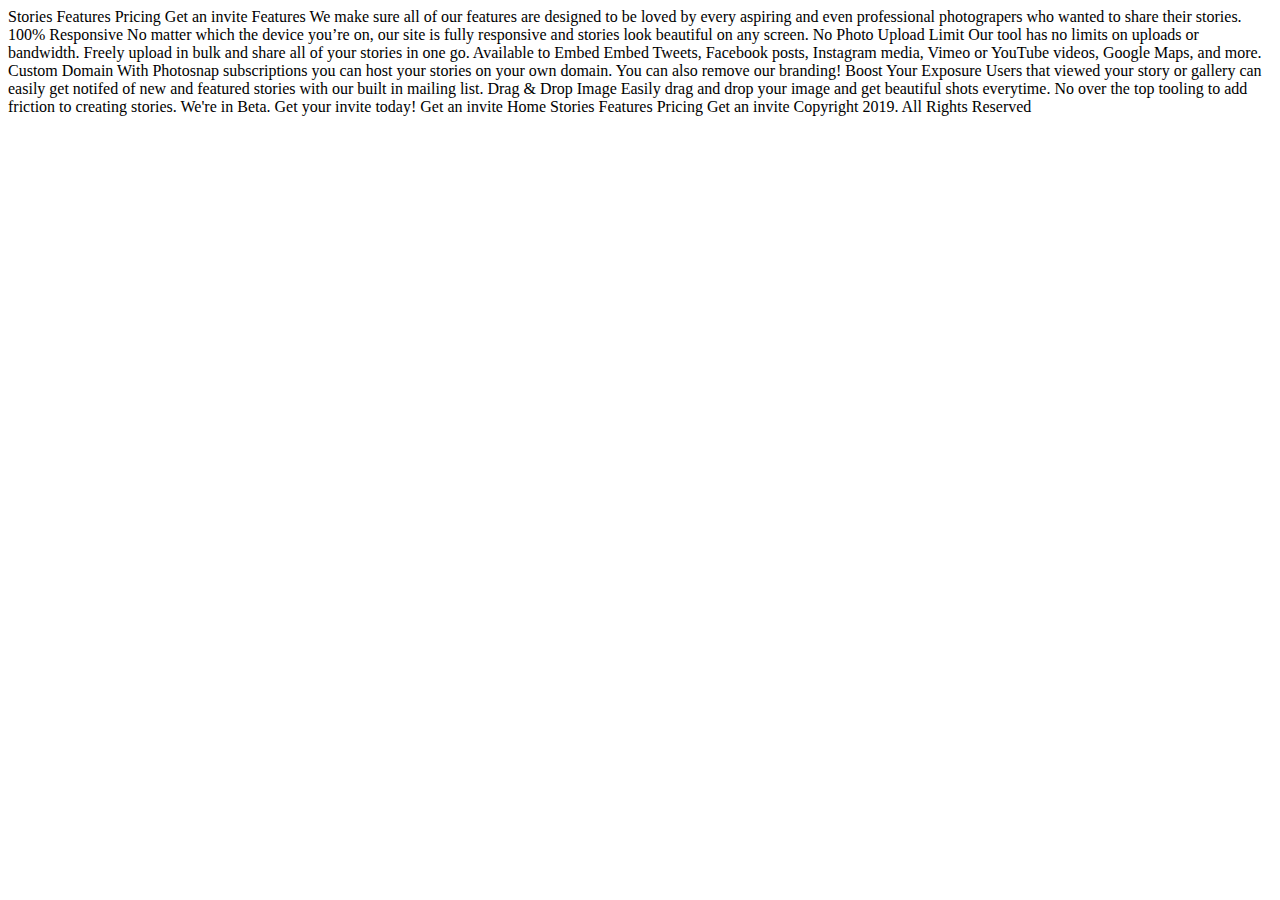
==== features.html @ d7cd2674 "first page mobile version" ====
<!DOCTYPE html>
<html lang="en">
<head>
  <meta charset="UTF-8">
  <meta name="viewport" content="width=device-width, initial-scale=1.0">

  <link rel="icon" type="image/png" sizes="32x32" href="./assets/favicon-32x32.png">
  
  <title>Frontend Mentor | Photosnap Website Challenge</title>
</head>
<body>

  Stories
  Features
  Pricing

  Get an invite

  Features

  We make sure all of our features are designed to be loved by every aspiring and even 
  professional photograpers who wanted to share their stories.

  100% Responsive

  No matter which the device you’re on, our site is fully responsive and stories 
  look beautiful on any screen.

  No Photo Upload Limit

  Our tool has no limits on uploads or bandwidth. Freely upload in bulk and share 
  all of your stories in one go.

  Available to Embed

  Embed Tweets, Facebook posts, Instagram media, Vimeo or YouTube videos, Google 
  Maps, and more. 

  Custom Domain

  With Photosnap subscriptions you can host your stories on your own domain. You can 
  also remove our branding!

  Boost Your Exposure

  Users that viewed your story or gallery can easily get notifed of new and featured 
  stories with our built in mailing list.

  Drag & Drop Image

  Easily drag and drop your image and get beautiful shots everytime. No over the top 
  tooling to add friction to creating stories.

  We're in Beta. Get your invite today!
  
  Get an invite

  Home
  Stories
  Features
  Pricing

  Get an invite

  Copyright 2019. All Rights Reserved

</body>
</html>
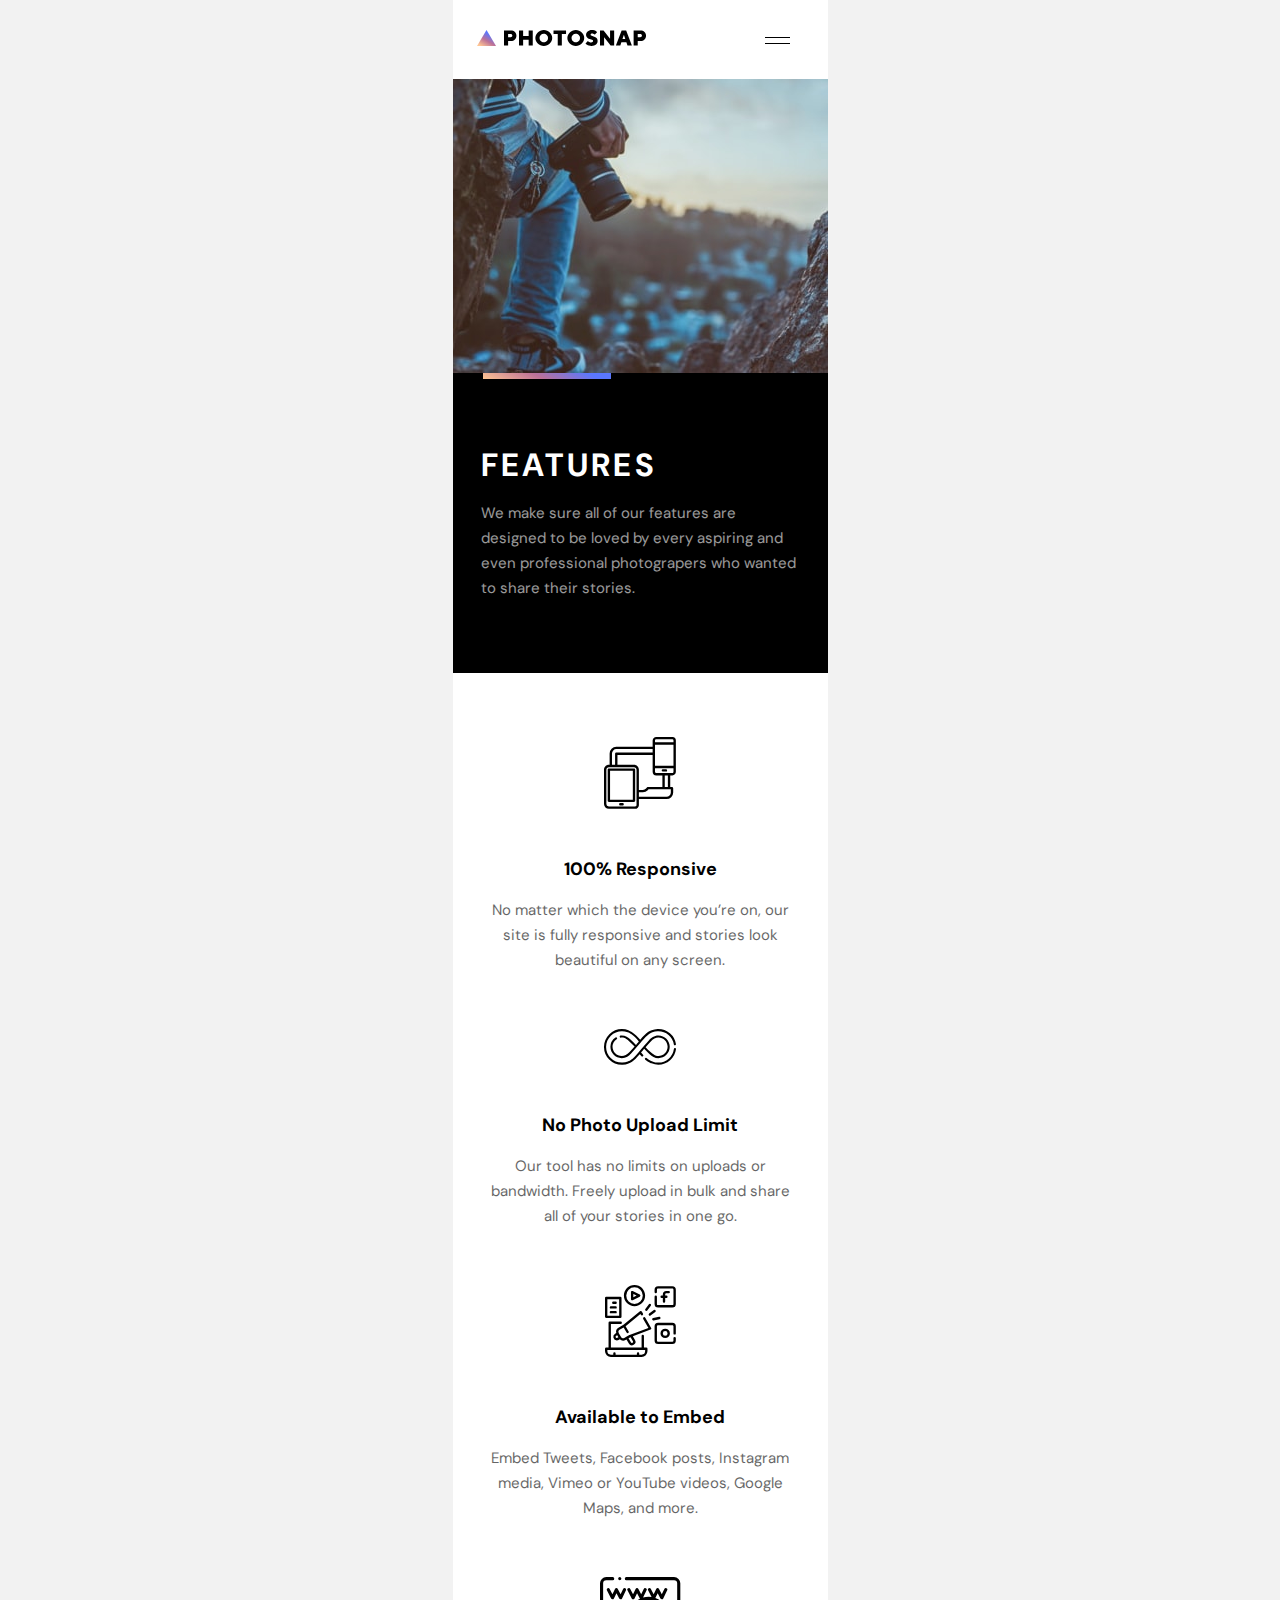
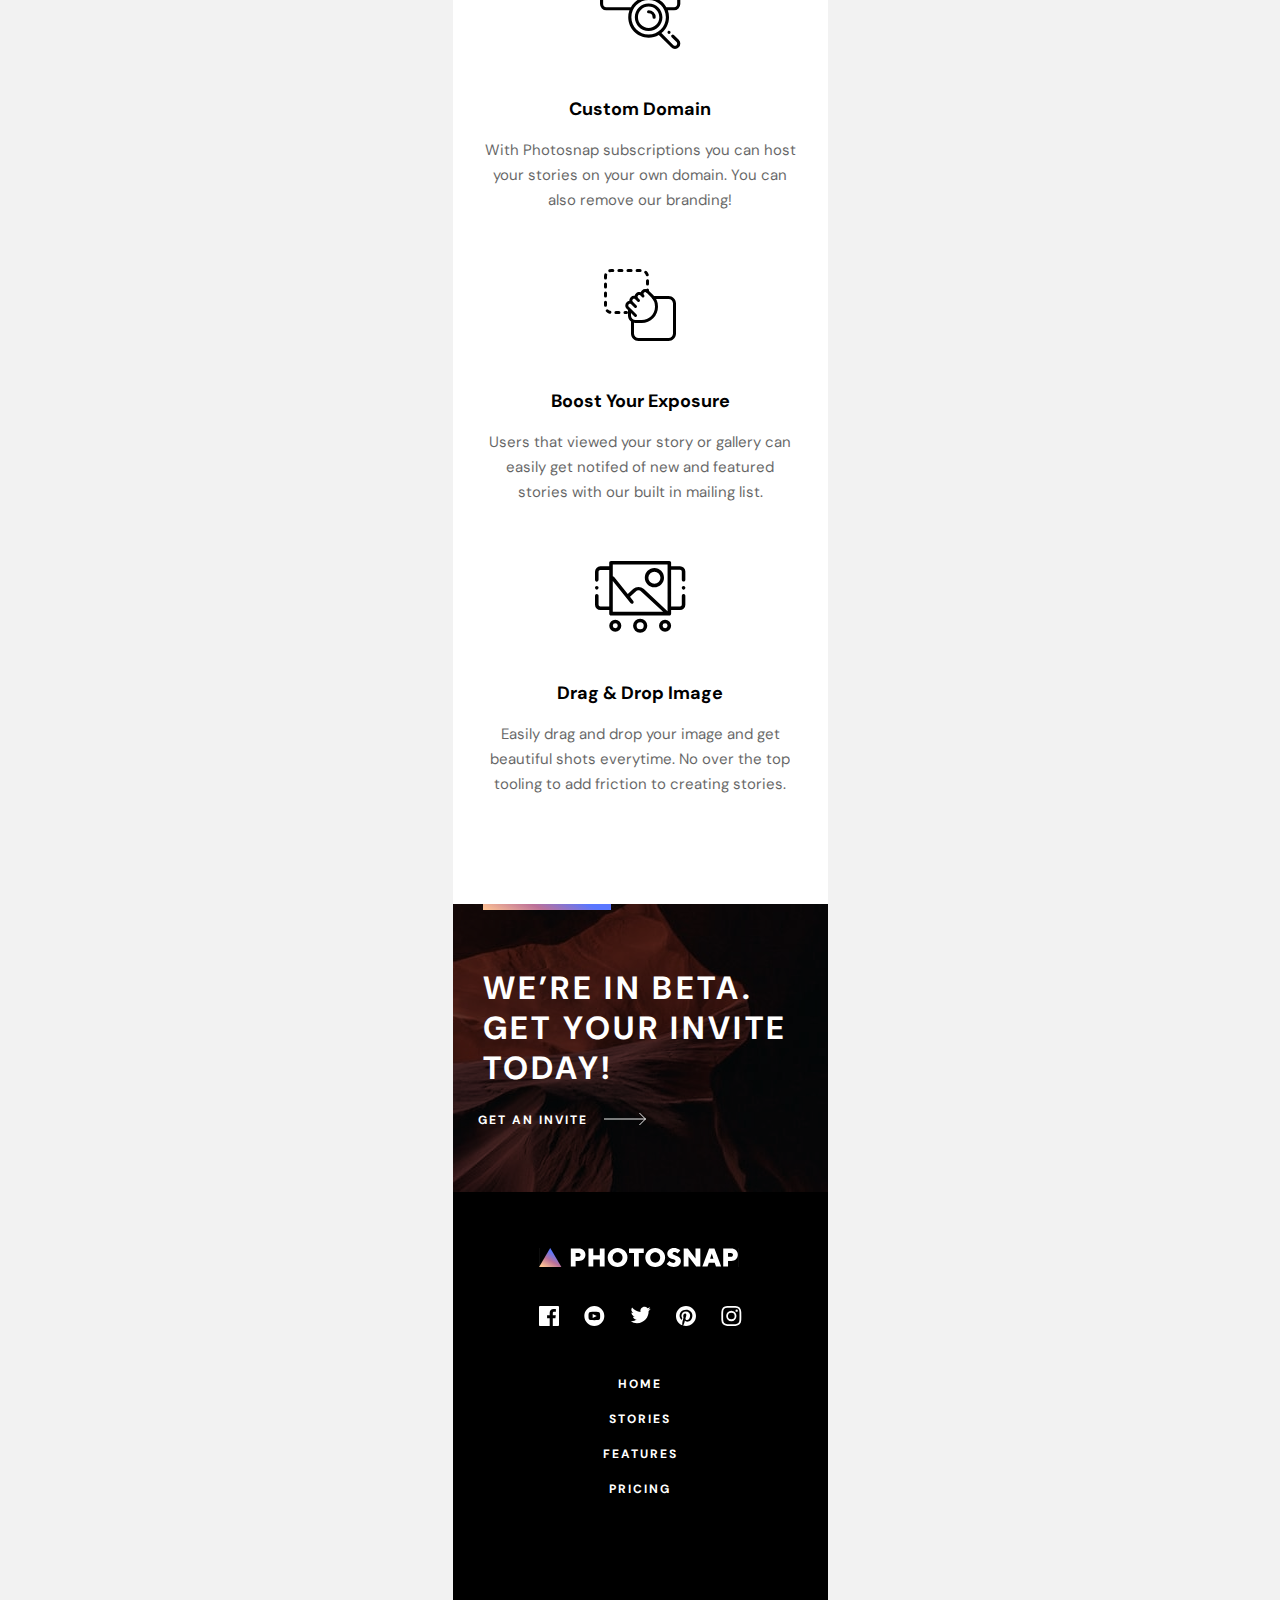
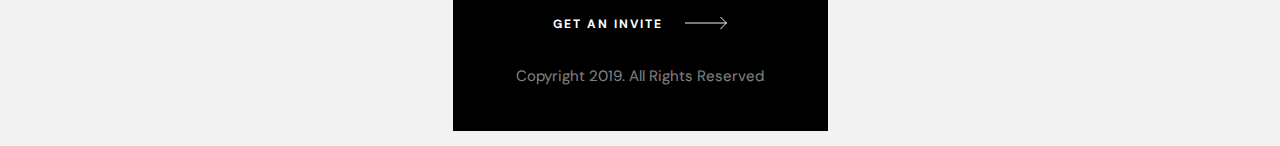
==== commit e588295d: "feat: add mobile version on features page" ====
--- a/features.html
+++ b/features.html
@@ -1,68 +1,124 @@
 <!DOCTYPE html>
 <html lang="en">
 <head>
-  <meta charset="UTF-8">
-  <meta name="viewport" content="width=device-width, initial-scale=1.0">
+    <meta charset="UTF-8">
+    <link rel="preconnect" href="https://fonts.googleapis.com">
+    <link rel="preconnect" href="https://fonts.gstatic.com" crossorigin>
+    <link href="https://fonts.googleapis.com/css2?family=Bai+Jamjuree:wght@400;600&family=DM+Sans:wght@400;700&display=swap" rel="stylesheet">
+    <meta http-equiv="X-UA-Compatible" content="IE=edge">
+    <meta name="viewport" content="width=device-width, initial-scale=1.0">
+    <link rel="icon" href="starter-code/assets/favicon-32x32.png">
+    <link rel="stylesheet" href="./features.css">
+    <title>Photosnap</title>
+</head>
+<body>   
+    <header>
+        <div class="logo">
+            <a href="./index.html">
+                <img src="Assets/shared/desktop/logo.svg" alt="logo">
+            </a>
+            <button class="btn">
+                <span></span>
+                <span></span>
+            </button>
+        </div>
 
-  <link rel="icon" type="image/png" sizes="32x32" href="./assets/favicon-32x32.png">
-  
-  <title>Frontend Mentor | Photosnap Website Challenge</title>
-</head>
-<body>
+        <nav class="navbar">
+            <div class="menu">
+                <ul>
+                    <li><a class="mobile-menu" href="./stories.html">STORIES</a></li>
+                    <li><a class="mobile-menu" href="./features.html">FEATURES</a></li>
+                    <li><a class="mobile-menu" href="./pricing.html">PRICING</a></li>
+                    <li class="divider"></li>
+                    <li class="invite-li"><a class="invite" href="./index.html"></a>GET AN INVITE</li>
+                </ul>
+            </div>
+        </nav>
+    </header>
 
-  Stories
-  Features
-  Pricing
+    <main>
+        <section class="section-one">
+            <img class="hero-mobile" src="Assets/features/mobile/hero.jpg" alt="hero">
+            <div class="line-one"></div>
+            <div class="text">
+                <h1 class="text-h1">FEATURES</h1>
+                <p class="text-p">We make sure all of our features are designed to be loved by every aspiring and even professional photograpers who wanted to share their stories.</p>
+            </div>
+        </section>
 
-  Get an invite
+        <section class="section-two">
+            <div class="txt">
+                <img src="Assets/features/desktop/responsive.svg" alt="responsive">
+                <h2 class="txt-h2">100% Responsive</h2>
+                <p class="txt-p">No matter which the device you’re on, our site is fully responsive and stories look beautiful on any screen.</p>
+            </div>
+            <div class="txt">
+                <img src="Assets/features/desktop/no-limit.svg" alt="no-limit">
+                <h2 class="txt-h2">No Photo Upload Limit</h2>
+                <p class="txt-p">Our tool has no limits on uploads or bandwidth. Freely upload in bulk and share all of your stories in one go.</p>
+            </div>
+            <div class="txt">
+                <img src="Assets/features/desktop/embed.svg" alt="embed">
+                <h2 class="txt-h2">Available to Embed</h2>
+                <p class="txt-p">Embed Tweets, Facebook posts, Instagram media, Vimeo or YouTube videos, Google Maps, and more. </p>
+            </div>
+            <div class="txt">
+                <img src="Assets/features/desktop/custom-domain.svg" alt="custom-domain">
+                <h2 class="txt-h2">Custom Domain</h2>
+                <p class="txt-p">With Photosnap subscriptions you can host your stories on your own domain. You can also remove our branding!</p>
+            </div>
+            <div class="txt">
+                <img src="Assets/features/desktop/boost-exposure.svg" alt="boost-exposure">
+                <h2 class="txt-h2">Boost Your Exposure</h2>
+                <p class="txt-p">Users that viewed your story or gallery can easily get notifed of new and featured stories with our built in mailing list.</p>
+            </div>
+            <div class="txt">
+                <img src="Assets/features/desktop/drag-drop.svg" alt="drag-drop">
+                <h2 class="txt-h2">Drag & Drop Image</h2>
+                <p class="txt-p">Easily drag and drop your image and get beautiful shots everytime. No over the top tooling to add friction to creating stories.</p>
+            </div>
+        </section>
 
-  Features
+        <section class="section-three">
+            <div class="line-two"></div>
+            <div class="beta">
+                <h1 class="beta-h1">We’re in beta. Get your invite today!</h1>
+                <div class="beta-two-elements">
+                    <p class="beta-p">GET AN INVITE</p>
+                    <svg xmlns="http://www.w3.org/2000/svg" width="43" height="14"><g fill="none" fill-rule="evenodd" stroke="#f2f2f2"><path d="M0 7h41.864M35.428 1l6 6-6 6"/></g></svg>
+                </div>
+            </div>
+        </section>
+    </main>
 
-  We make sure all of our features are designed to be loved by every aspiring and even 
-  professional photograpers who wanted to share their stories.
+    <footer>
+        <div class="footer-up">
+            <div class="div-footer-logo">
+                <img class="footer-logo" src="Assets/shared/desktop/logo-white.svg" alt="">
+            </div>
+            <div class="social-icons">
+                <svg xmlns="http://www.w3.org/2000/svg" width="20" height="20"><defs><linearGradient id="a" x1="100%" x2="0%" y1="0%" y2="100%"><stop offset="0%" stop-color="#63AFDB"/><stop offset="100%" stop-color="#6028F1"/></linearGradient></defs><path fill="url(#a)" d="M18.896 0H1.104C.494 0 0 .494 0 1.104v17.793C0 19.506.494 20 1.104 20h9.58v-7.745H8.076V9.237h2.606V7.01c0-2.583 1.578-3.99 3.883-3.99 1.104 0 2.052.082 2.329.119v2.7h-1.598c-1.254 0-1.496.597-1.496 1.47v1.928h2.989l-.39 3.018h-2.6V20h5.098c.608 0 1.102-.494 1.102-1.104V1.104C20 .494 19.506 0 18.896 0z"/></svg>
+                <svg xmlns="http://www.w3.org/2000/svg" width="21" height="20"><defs><linearGradient id="a" x1="0%" x2="100%" y1="100%" y2="0%"><stop offset="0%" stop-color="#D3205A"/><stop offset="100%" stop-color="#FF5A5A"/></linearGradient></defs><path fill="url(#a)" d="M43.33 0c-5.523 0-10 4.478-10 10 0 5.523 4.477 10 10 10s10-4.477 10-10c0-5.522-4.477-10-10-10zm3.7 14.077c-1.75.12-5.653.12-7.402 0-1.896-.13-2.117-1.059-2.131-4.077.014-3.024.237-3.947 2.131-4.077 1.75-.12 5.652-.12 7.403 0 1.897.13 2.117 1.059 2.132 4.077-.015 3.024-.237 3.947-2.132 4.077zm-5.367-6.029l4.098 1.949-4.098 1.955V8.048z" transform="translate(-33)"/></svg>
+                <svg xmlns="http://www.w3.org/2000/svg" width="21" height="18"><defs><linearGradient id="a" x1="100%" x2="0%" y1="16.979%" y2="83.021%"><stop offset="0%" stop-color="#65FFEB"/><stop offset="100%" stop-color="#27718A"/></linearGradient></defs><path fill="url(#a)" d="M86.66 3.797a8.192 8.192 0 01-2.357.646 4.11 4.11 0 001.805-2.27 8.22 8.22 0 01-2.606.996 4.096 4.096 0 00-2.995-1.296c-2.65 0-4.596 2.472-3.998 5.038a11.648 11.648 0 01-8.457-4.287 4.109 4.109 0 001.27 5.478 4.086 4.086 0 01-1.858-.513c-.045 1.901 1.318 3.68 3.291 4.075a4.113 4.113 0 01-1.853.07 4.106 4.106 0 003.833 2.85 8.25 8.25 0 01-6.075 1.7 11.616 11.616 0 006.29 1.843c7.618 0 11.922-6.434 11.662-12.205a8.354 8.354 0 002.048-2.124z" transform="translate(-66 -1)"/></svg>
+                <svg xmlns="http://www.w3.org/2000/svg" width="20" height="20"><defs><linearGradient id="a" x1="100%" x2="0%" y1="0%" y2="100%"><stop offset="0%" stop-color="#F6C683"/><stop offset="100%" stop-color="#DE3838"/></linearGradient></defs><path fill="url(#a)" d="M109.99 0c-5.522 0-10 4.477-10 10 0 4.237 2.636 7.855 6.356 9.312-.088-.791-.167-2.005.035-2.868.181-.78 1.172-4.97 1.172-4.97s-.299-.6-.299-1.486c0-1.39.806-2.428 1.81-2.428.852 0 1.264.64 1.264 1.408 0 .858-.546 2.14-.828 3.33-.236.995.5 1.807 1.48 1.807 1.778 0 3.144-1.874 3.144-4.58 0-2.393-1.72-4.068-4.176-4.068-2.845 0-4.515 2.135-4.515 4.34 0 .859.33 1.781.744 2.281a.3.3 0 01.069.288l-.278 1.133c-.044.183-.145.223-.335.134-1.249-.581-2.03-2.407-2.03-3.874 0-3.154 2.292-6.052 6.608-6.052 3.469 0 6.165 2.473 6.165 5.776 0 3.447-2.173 6.22-5.19 6.22-1.013 0-1.965-.525-2.291-1.148l-.623 2.378c-.226.869-.835 1.958-1.244 2.621.937.29 1.931.446 2.962.446 5.523 0 10-4.477 10-10s-4.477-10-10-10z" transform="translate(-100)"/></svg>
+                <svg xmlns="http://www.w3.org/2000/svg" width="21" height="20"><defs><linearGradient id="a" x1="0%" x2="50%" y1="100%" y2="0%"><stop offset="0%" stop-color="#FFC593"/><stop offset="51.945%" stop-color="#BC7198"/><stop offset="100%" stop-color="#5A77FF"/></linearGradient></defs><path fill="url(#a)" d="M143.32 1.802c2.67 0 2.987.01 4.042.059 2.71.123 3.976 1.409 4.099 4.099.048 1.054.057 1.37.057 4.04 0 2.672-.01 2.988-.057 4.042-.124 2.687-1.387 3.975-4.1 4.099-1.054.048-1.37.058-4.041.058-2.67 0-2.987-.01-4.04-.058-2.718-.124-3.977-1.416-4.1-4.1-.048-1.054-.058-1.37-.058-4.041 0-2.67.01-2.986.058-4.04.124-2.69 1.387-3.977 4.1-4.1 1.054-.048 1.37-.058 4.04-.058zm0-1.802c-2.716 0-3.056.012-4.123.06-3.631.167-5.65 2.182-5.816 5.817-.05 1.067-.061 1.407-.061 4.123s.012 3.057.06 4.123c.167 3.632 2.182 5.65 5.817 5.817 1.067.048 1.407.06 4.123.06s3.057-.012 4.123-.06c3.629-.167 5.652-2.182 5.816-5.817.05-1.066.061-1.407.061-4.123s-.012-3.056-.06-4.122c-.163-3.629-2.18-5.65-5.816-5.817C146.377.01 146.036 0 143.32 0zm0 4.865a5.135 5.135 0 100 10.27 5.135 5.135 0 000-10.27zm0 8.468a3.333 3.333 0 110-6.666 3.333 3.333 0 010 6.666zm5.338-9.87a1.2 1.2 0 100 2.4 1.2 1.2 0 000-2.4z" transform="translate(-133)"/></svg>
+            </div>
+            <div class="pages">
+                <p>Home</p>
+                <p>Stories</p>
+                <p>Features</p>
+                <p>Pricing</p>
+            </div>
+        </div>
+        <div class="footer-down">
+            <div class="beta-two-elements-footer">
+                <p class="beta-p">GET AN INVITE</p>
+                <svg xmlns="http://www.w3.org/2000/svg" width="43" height="14"><g fill="none" fill-rule="evenodd" stroke="#f2f2f2"><path d="M0 7h41.864M35.428 1l6 6-6 6"/></g></svg>
+            </div>
+            <p class="copyright">Copyright 2019. All Rights Reserved</p>
+        </div>
+    </footer>
 
-  100% Responsive
-
-  No matter which the device you’re on, our site is fully responsive and stories 
-  look beautiful on any screen.
-
-  No Photo Upload Limit
-
-  Our tool has no limits on uploads or bandwidth. Freely upload in bulk and share 
-  all of your stories in one go.
-
-  Available to Embed
-
-  Embed Tweets, Facebook posts, Instagram media, Vimeo or YouTube videos, Google 
-  Maps, and more. 
-
-  Custom Domain
-
-  With Photosnap subscriptions you can host your stories on your own domain. You can 
-  also remove our branding!
-
-  Boost Your Exposure
-
-  Users that viewed your story or gallery can easily get notifed of new and featured 
-  stories with our built in mailing list.
-
-  Drag & Drop Image
-
-  Easily drag and drop your image and get beautiful shots everytime. No over the top 
-  tooling to add friction to creating stories.
-
-  We're in Beta. Get your invite today!
-  
-  Get an invite
-
-  Home
-  Stories
-  Features
-  Pricing
-
-  Get an invite
-
-  Copyright 2019. All Rights Reserved
-
+    <script src="./app.js"></script>
 </body>
-</html>+</html>
--- a/features.css
+++ b/features.css
@@ -0,0 +1,297 @@
+* {
+	margin: 0;
+	padding: 0;
+	border: 0;
+    box-sizing: border-box;
+	list-style: none;
+	border: none;
+	text-decoration: none;
+    font-size: 100%;
+	vertical-align: baseline;
+    background-color: transparent;
+}
+html, body {
+    max-width: 375px;
+    margin: auto;
+}
+body {
+    font-family: 'DM Sans', sans-serif;
+    background: #F2F2F2;
+}
+.logo {
+    display: flex;
+    align-items: center;
+    justify-content: space-between;
+    background: #FFFFFF;
+    padding: 30px 38px 28px 24px;
+}
+header {
+    position: relative;
+    z-index: 99;
+}
+.btn span {
+    cursor: pointer;
+    width: 25px;
+    height: 1px;
+    display: block;
+    margin: 5px 0;
+    background-color: black;
+    transition: all .5s ease;
+}
+.btn.active span {
+    margin: 0;
+}
+.btn.active span:first-child {
+    transform: rotate(45deg);
+}
+.btn.active span:last-child {
+    transform: rotate(-45deg);
+}
+.menu {
+    background: white;
+    padding: 10px 33px 10px 32px;
+    position: absolute;
+    top: 0;
+    left: 0;
+    width: 100%;
+    z-index: 9;
+    opacity: 0;
+    visibility: hidden;
+    transition: all 1s ease;
+
+    font-style: normal;
+    font-weight: 700;
+    font-size: 15px;
+    line-height: 20px;
+    text-align: center;
+    letter-spacing: 2.5px;
+    text-transform: uppercase;
+}
+.menu.show {
+    top: 75px;
+    opacity: 1;
+    visibility: visible;
+}
+.menu ul li {
+    margin: 20px 0;
+}
+.invite-li {
+    color: #FFFFFF;
+    background: #000000;
+    width: 310px;
+    height: 47px;
+    padding-top: 14px;
+}
+.divider {
+    width: 310px;
+    height: 1px;
+    background: #000000;
+    opacity: 0.25;
+    margin: 5px auto;
+    margin: 20px 0;
+}
+a:link {
+    color: #000000;
+  }
+a:visited {
+    color: #000000;
+  }
+body.dimmed {
+    position: relative;
+}
+body.dimmed::after {
+    content: '';
+    display: block;
+    background: #000000;
+    position: absolute;
+    width: 100%;
+    height: 100%;
+    left: 0;
+    bottom: 0;
+    z-index: 6;
+    opacity: 0;
+    visibility: hidden;
+    animation: fadein 1s ease;
+    animation-fill-mode: forwards;
+}
+/* მენიუს გახსნისას ნელი დამუქება */
+@keyframes fadein {
+    to {opacity: .5; visibility: visible;}
+}
+
+.section-one {
+    display: flex;
+    flex-direction: column;
+    position: relative;
+}
+.text {
+    max-width: 375px;
+    height: 300px;
+    background: #000000;
+    padding: 72px 28px;
+}
+.line-one {
+    position: absolute;
+    z-index: 1;
+    top: 294px;
+    left: 30px;
+    width: 128px;
+    height: 6px;
+    background: linear-gradient(26.57deg, #FFC593 0%, #BC7198 43.29%, #5A77FF 83.33%);
+}
+.text-h1 {
+    font-style: normal;
+    font-weight: 700;
+    font-size: 32px;
+    line-height: 40px;
+    letter-spacing: 3.33333px;
+    text-transform: uppercase;
+    color: #FFFFFF;
+    margin-bottom: 16px;
+}
+.text-p {
+    font-style: normal;
+    font-weight: 400;
+    font-size: 15px;
+    line-height: 25px;
+    color: #FFFFFF;
+    mix-blend-mode: normal;
+    opacity: 0.6;
+
+    max-width: 318px;
+}
+
+.section-two {
+    padding: 64px 32px 51px 32px;
+    background: #FFFFFF;
+}
+.txt {
+    display: flex;
+    flex-direction: column;
+    align-items: center;
+    justify-content: center;
+    margin-bottom: 56px;
+}
+.txt-h2 {
+    font-style: normal;
+    font-weight: 700;
+    font-size: 18px;
+    line-height: 25px;
+    text-align: center;
+    color: #000000;
+
+    margin: 48px 0 16px 0;
+}
+.txt-p {
+    font-style: normal;
+    font-weight: 400;
+    font-size: 15px;
+    line-height: 25px;
+    text-align: center;
+    color: #000000;
+    mix-blend-mode: normal;
+    opacity: 0.6;
+}
+
+.section-three {
+    position: relative;
+    background-image: url(Assets/shared/mobile/bg-beta.jpg);
+    background-repeat: no-repeat;
+    background-size: cover;
+    background-color: rgb(180, 118, 118);
+    background-blend-mode: multiply;
+}
+.line-two {
+    position: absolute;
+    z-index: 2;
+    bottom: 282px;
+    left: 30px;
+    width: 128px;
+    height: 6px;
+    background: linear-gradient(26.57deg, #FFC593 0%, #BC7198 43.29%, #5A77FF 83.33%);
+}
+.beta {
+    display: flex;
+    justify-content: center;
+    align-items: center;
+    flex-direction: column;
+    padding: 64px 0 64px 25px;
+}
+.beta-two-elements {
+    display: flex;
+    gap: 16px;
+    align-self: start;
+}
+.beta-h1 {
+    font-style: normal;
+    font-weight: 700;
+    font-size: 32px;
+    line-height: 40px;
+    letter-spacing: 3.33333px;
+    text-transform: uppercase;
+    color: #FFFFFF;
+
+    width: 340px;
+    height: 120px;
+    margin-bottom: 24px;
+}
+.beta-p {
+    font-style: normal;
+    font-weight: 700;
+    font-size: 12px;
+    line-height: 16px;
+    text-align: right;
+    letter-spacing: 2px;
+    color: #FFFFFF;
+}
+footer {
+    height: 539px;
+    background: #000000;
+    display: flex;
+    flex-direction: column;
+    align-items: center;
+}
+.footer-logo {
+    width: 200px;
+    margin: 56px 0 34px 0;
+}
+.social-icons {
+    display: flex;
+    gap: 25px;
+}
+.social-icons svg path {
+    fill: #FFFFFF;
+}
+.pages p {
+    font-style: normal;
+    font-weight: 700;
+    font-size: 12px;
+    line-height: 16px;
+    text-align: center;
+    letter-spacing: 2px;
+    text-transform: uppercase;
+    color: #FFFFFF;
+}
+.pages {
+    display: flex;
+    flex-direction: column;
+    gap: 19px;
+    margin: 50px 0 119px 0;
+}
+.beta-two-elements-footer {
+    justify-content: center;
+    display: flex;
+    margin-bottom: 34px;
+    gap: 22px;
+}
+.copyright {
+    font-style: normal;
+    font-weight: 400;
+    font-size: 15px;
+    line-height: 20px;
+    text-align: center;
+    color: #FFFFFF;
+    mix-blend-mode: normal;
+    opacity: 0.5;
+    margin-bottom: 60px;
+}
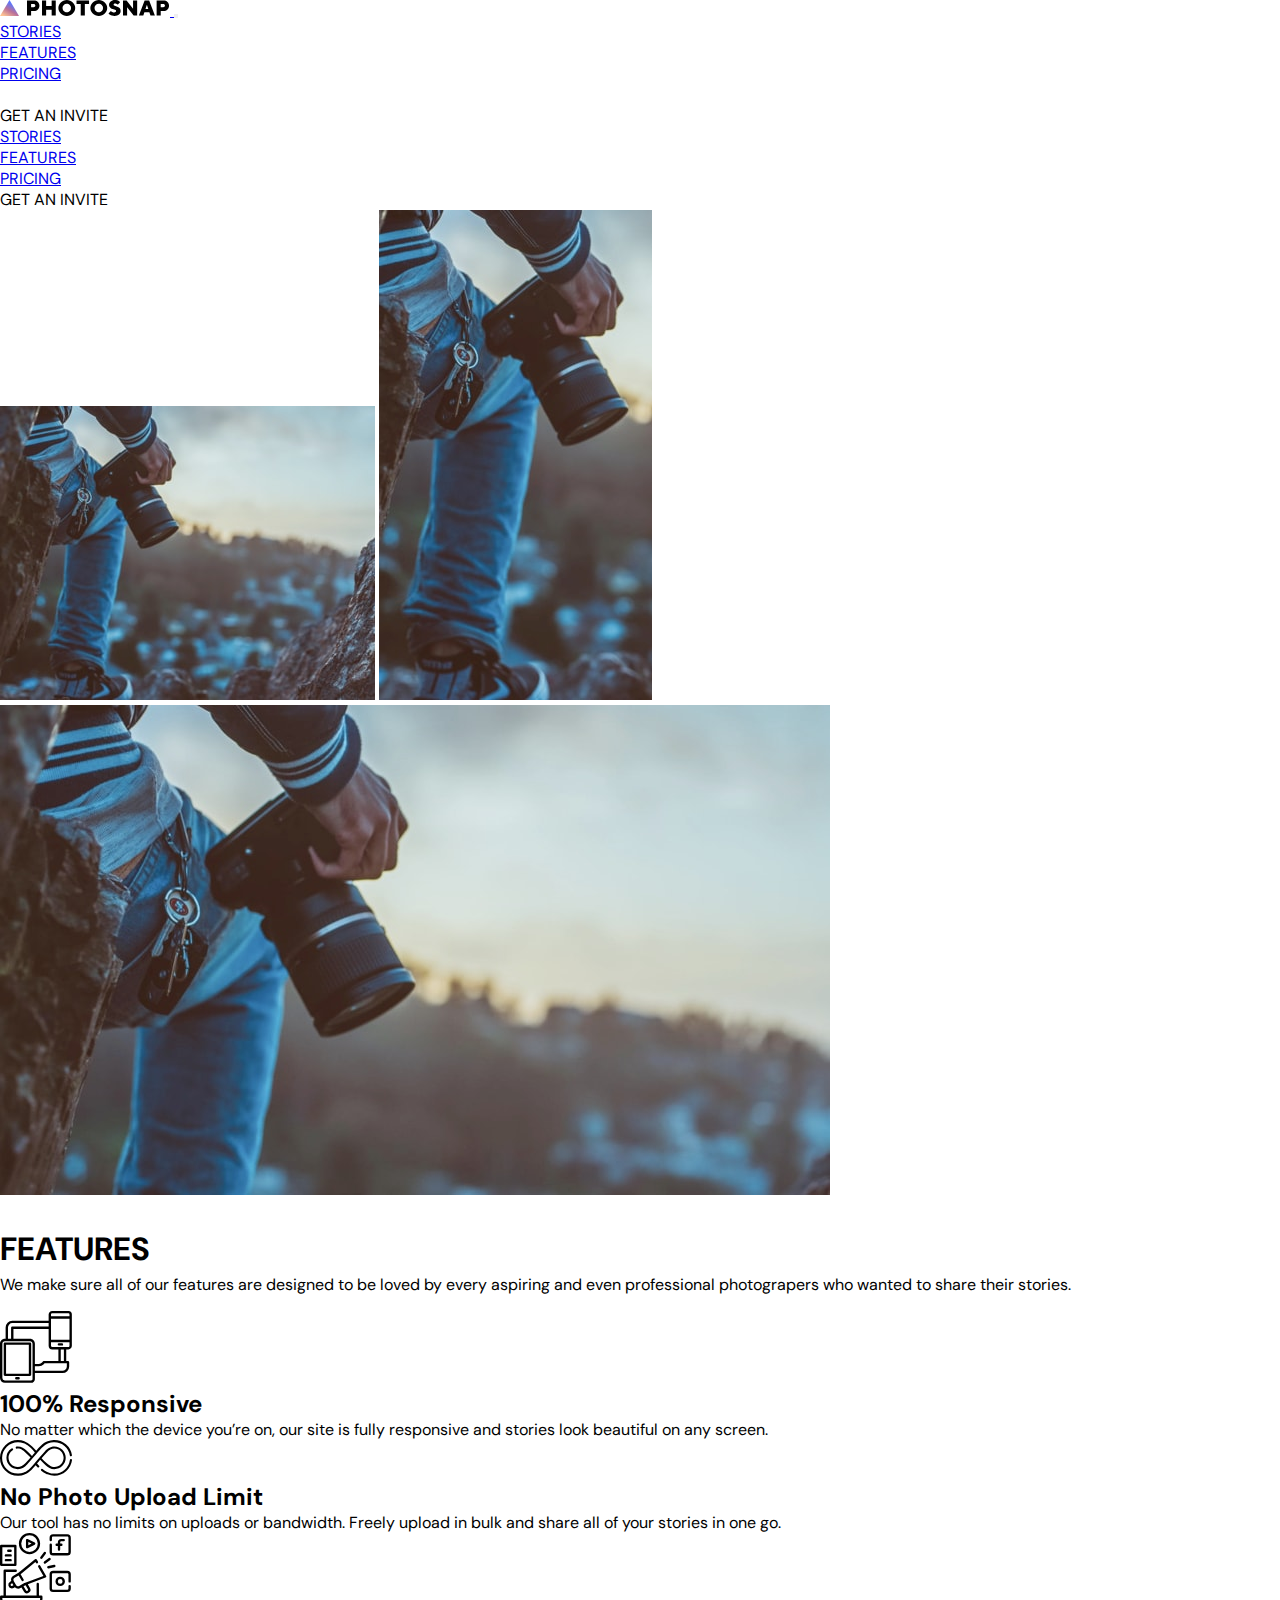
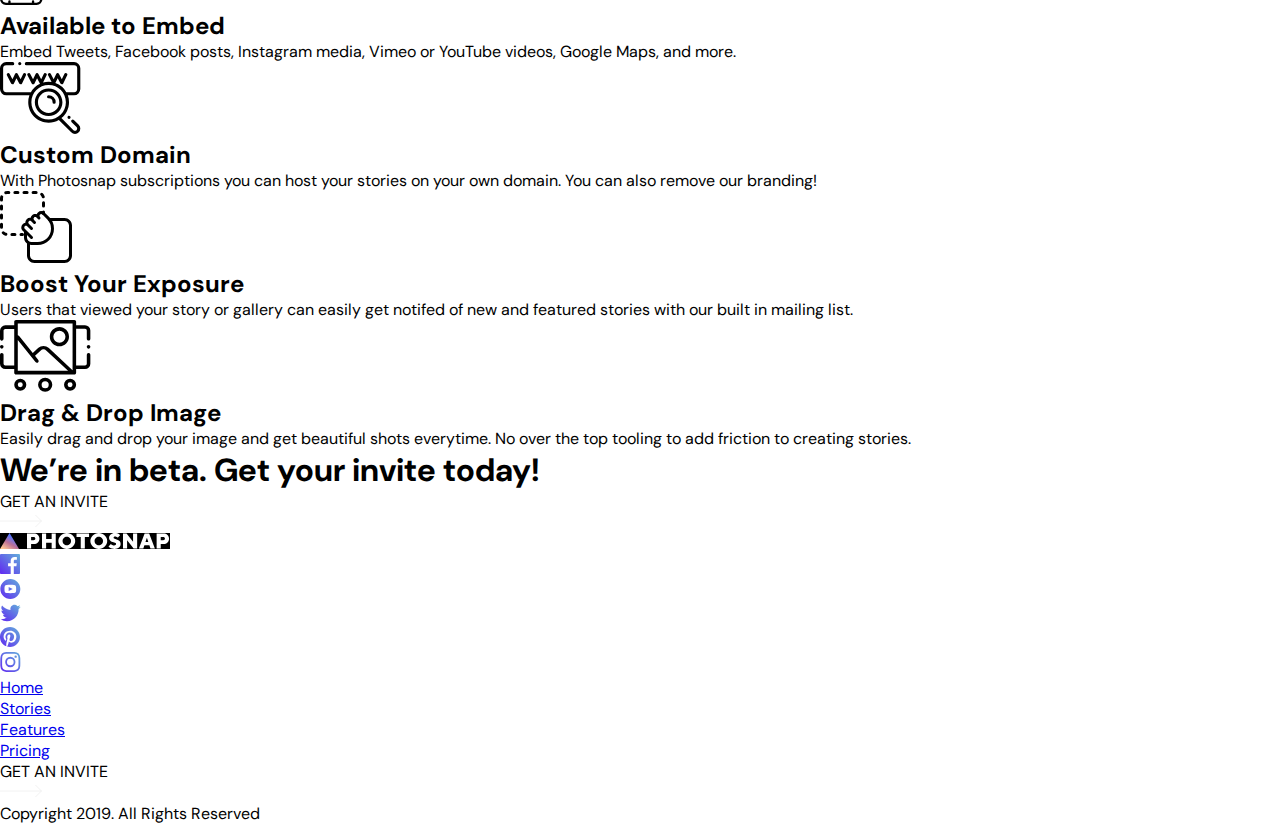
==== commit afa03c31: "features-page" ====
--- a/features.html
+++ b/features.html
@@ -8,14 +8,15 @@
     <meta http-equiv="X-UA-Compatible" content="IE=edge">
     <meta name="viewport" content="width=device-width, initial-scale=1.0">
     <link rel="icon" href="starter-code/assets/favicon-32x32.png">
-    <link rel="stylesheet" href="./features.css">
+    <link rel="stylesheet" href="./style.css">
+    <link rel="stylesheet" href="./media.css">
     <title>Photosnap</title>
 </head>
-<body>   
+<body>
     <header>
         <div class="logo">
             <a href="./index.html">
-                <img src="Assets/shared/desktop/logo.svg" alt="logo">
+                <img src="starter-code/assets/shared/desktop/logo.svg" alt="logo">
             </a>
             <button class="btn">
                 <span></span>
@@ -23,22 +24,30 @@
             </button>
         </div>
 
-        <nav class="navbar">
-            <div class="menu">
-                <ul>
-                    <li><a class="mobile-menu" href="./stories.html">STORIES</a></li>
-                    <li><a class="mobile-menu" href="./features.html">FEATURES</a></li>
-                    <li><a class="mobile-menu" href="./pricing.html">PRICING</a></li>
-                    <li class="divider"></li>
-                    <li class="invite-li"><a class="invite" href="./index.html"></a>GET AN INVITE</li>
-                </ul>
-            </div>
-        </nav>
+        <div class="menu">
+            <ul>
+                <li><a href="./stories.html">STORIES</a></li>
+                <li><a href="./features.html">FEATURES</a></li>
+                <li><a href="./pricing.html">PRICING</a></li>
+                <li class="divider"></li>
+                <li class="invite-li"><a class="invite" href="./index.html"></a>GET AN INVITE</li>
+            </ul>
+        </div>
+        <div class="menu-clasic">
+            <ul>
+                <li class="menu-clasic-hover"><a href="./stories.html">STORIES</a></li>
+                <li class="menu-clasic-hover"><a href="./features.html">FEATURES</a></li>
+                <li class="menu-clasic-hover"><a href="./pricing.html">PRICING</a></li>
+                <li class="invite-li-media"><a href="./index.html"></a>GET AN INVITE</li>
+            </ul>
+        </div>
     </header>
 
     <main>
         <section class="section-one">
-            <img class="hero-mobile" src="Assets/features/mobile/hero.jpg" alt="hero">
+            <img class="hero-mobile" src="starter-code/assets/features/mobile/hero.jpg" alt="hero">
+            <img class="hero-tablet" src="starter-code/assets/features/tablet/hero.jpg" alt="hero">
+            <img class="hero-desktop" src="starter-code/assets/features/desktop/hero.jpg" alt="hero">
             <div class="line-one"></div>
             <div class="text">
                 <h1 class="text-h1">FEATURES</h1>
@@ -48,32 +57,32 @@
 
         <section class="section-two">
             <div class="txt">
-                <img src="Assets/features/desktop/responsive.svg" alt="responsive">
+                <img src="starter-code/assets/features/desktop/responsive.svg" alt="responsive">
                 <h2 class="txt-h2">100% Responsive</h2>
                 <p class="txt-p">No matter which the device you’re on, our site is fully responsive and stories look beautiful on any screen.</p>
             </div>
             <div class="txt">
-                <img src="Assets/features/desktop/no-limit.svg" alt="no-limit">
+                <img class="unlimit" src="starter-code/assets/features/desktop/no-limit.svg" alt="no-limit">
                 <h2 class="txt-h2">No Photo Upload Limit</h2>
                 <p class="txt-p">Our tool has no limits on uploads or bandwidth. Freely upload in bulk and share all of your stories in one go.</p>
             </div>
             <div class="txt">
-                <img src="Assets/features/desktop/embed.svg" alt="embed">
+                <img src="starter-code/assets/features/desktop/embed.svg" alt="embed">
                 <h2 class="txt-h2">Available to Embed</h2>
                 <p class="txt-p">Embed Tweets, Facebook posts, Instagram media, Vimeo or YouTube videos, Google Maps, and more. </p>
             </div>
             <div class="txt">
-                <img src="Assets/features/desktop/custom-domain.svg" alt="custom-domain">
+                <img src="starter-code/assets/features/desktop/custom-domain.svg" alt="custom-domain">
                 <h2 class="txt-h2">Custom Domain</h2>
                 <p class="txt-p">With Photosnap subscriptions you can host your stories on your own domain. You can also remove our branding!</p>
             </div>
             <div class="txt">
-                <img src="Assets/features/desktop/boost-exposure.svg" alt="boost-exposure">
+                <img src="starter-code/assets/features/desktop/boost-exposure.svg" alt="boost-exposure">
                 <h2 class="txt-h2">Boost Your Exposure</h2>
                 <p class="txt-p">Users that viewed your story or gallery can easily get notifed of new and featured stories with our built in mailing list.</p>
             </div>
             <div class="txt">
-                <img src="Assets/features/desktop/drag-drop.svg" alt="drag-drop">
+                <img src="starter-code/assets/features/desktop/drag-drop.svg" alt="drag-drop">
                 <h2 class="txt-h2">Drag & Drop Image</h2>
                 <p class="txt-p">Easily drag and drop your image and get beautiful shots everytime. No over the top tooling to add friction to creating stories.</p>
             </div>
@@ -94,20 +103,32 @@
     <footer>
         <div class="footer-up">
             <div class="div-footer-logo">
-                <img class="footer-logo" src="Assets/shared/desktop/logo-white.svg" alt="">
+                <img class="footer-logo" src="starter-code/assets/logo-white.svg" alt="">
             </div>
-            <div class="social-icons">
-                <svg xmlns="http://www.w3.org/2000/svg" width="20" height="20"><defs><linearGradient id="a" x1="100%" x2="0%" y1="0%" y2="100%"><stop offset="0%" stop-color="#63AFDB"/><stop offset="100%" stop-color="#6028F1"/></linearGradient></defs><path fill="url(#a)" d="M18.896 0H1.104C.494 0 0 .494 0 1.104v17.793C0 19.506.494 20 1.104 20h9.58v-7.745H8.076V9.237h2.606V7.01c0-2.583 1.578-3.99 3.883-3.99 1.104 0 2.052.082 2.329.119v2.7h-1.598c-1.254 0-1.496.597-1.496 1.47v1.928h2.989l-.39 3.018h-2.6V20h5.098c.608 0 1.102-.494 1.102-1.104V1.104C20 .494 19.506 0 18.896 0z"/></svg>
-                <svg xmlns="http://www.w3.org/2000/svg" width="21" height="20"><defs><linearGradient id="a" x1="0%" x2="100%" y1="100%" y2="0%"><stop offset="0%" stop-color="#D3205A"/><stop offset="100%" stop-color="#FF5A5A"/></linearGradient></defs><path fill="url(#a)" d="M43.33 0c-5.523 0-10 4.478-10 10 0 5.523 4.477 10 10 10s10-4.477 10-10c0-5.522-4.477-10-10-10zm3.7 14.077c-1.75.12-5.653.12-7.402 0-1.896-.13-2.117-1.059-2.131-4.077.014-3.024.237-3.947 2.131-4.077 1.75-.12 5.652-.12 7.403 0 1.897.13 2.117 1.059 2.132 4.077-.015 3.024-.237 3.947-2.132 4.077zm-5.367-6.029l4.098 1.949-4.098 1.955V8.048z" transform="translate(-33)"/></svg>
-                <svg xmlns="http://www.w3.org/2000/svg" width="21" height="18"><defs><linearGradient id="a" x1="100%" x2="0%" y1="16.979%" y2="83.021%"><stop offset="0%" stop-color="#65FFEB"/><stop offset="100%" stop-color="#27718A"/></linearGradient></defs><path fill="url(#a)" d="M86.66 3.797a8.192 8.192 0 01-2.357.646 4.11 4.11 0 001.805-2.27 8.22 8.22 0 01-2.606.996 4.096 4.096 0 00-2.995-1.296c-2.65 0-4.596 2.472-3.998 5.038a11.648 11.648 0 01-8.457-4.287 4.109 4.109 0 001.27 5.478 4.086 4.086 0 01-1.858-.513c-.045 1.901 1.318 3.68 3.291 4.075a4.113 4.113 0 01-1.853.07 4.106 4.106 0 003.833 2.85 8.25 8.25 0 01-6.075 1.7 11.616 11.616 0 006.29 1.843c7.618 0 11.922-6.434 11.662-12.205a8.354 8.354 0 002.048-2.124z" transform="translate(-66 -1)"/></svg>
-                <svg xmlns="http://www.w3.org/2000/svg" width="20" height="20"><defs><linearGradient id="a" x1="100%" x2="0%" y1="0%" y2="100%"><stop offset="0%" stop-color="#F6C683"/><stop offset="100%" stop-color="#DE3838"/></linearGradient></defs><path fill="url(#a)" d="M109.99 0c-5.522 0-10 4.477-10 10 0 4.237 2.636 7.855 6.356 9.312-.088-.791-.167-2.005.035-2.868.181-.78 1.172-4.97 1.172-4.97s-.299-.6-.299-1.486c0-1.39.806-2.428 1.81-2.428.852 0 1.264.64 1.264 1.408 0 .858-.546 2.14-.828 3.33-.236.995.5 1.807 1.48 1.807 1.778 0 3.144-1.874 3.144-4.58 0-2.393-1.72-4.068-4.176-4.068-2.845 0-4.515 2.135-4.515 4.34 0 .859.33 1.781.744 2.281a.3.3 0 01.069.288l-.278 1.133c-.044.183-.145.223-.335.134-1.249-.581-2.03-2.407-2.03-3.874 0-3.154 2.292-6.052 6.608-6.052 3.469 0 6.165 2.473 6.165 5.776 0 3.447-2.173 6.22-5.19 6.22-1.013 0-1.965-.525-2.291-1.148l-.623 2.378c-.226.869-.835 1.958-1.244 2.621.937.29 1.931.446 2.962.446 5.523 0 10-4.477 10-10s-4.477-10-10-10z" transform="translate(-100)"/></svg>
-                <svg xmlns="http://www.w3.org/2000/svg" width="21" height="20"><defs><linearGradient id="a" x1="0%" x2="50%" y1="100%" y2="0%"><stop offset="0%" stop-color="#FFC593"/><stop offset="51.945%" stop-color="#BC7198"/><stop offset="100%" stop-color="#5A77FF"/></linearGradient></defs><path fill="url(#a)" d="M143.32 1.802c2.67 0 2.987.01 4.042.059 2.71.123 3.976 1.409 4.099 4.099.048 1.054.057 1.37.057 4.04 0 2.672-.01 2.988-.057 4.042-.124 2.687-1.387 3.975-4.1 4.099-1.054.048-1.37.058-4.041.058-2.67 0-2.987-.01-4.04-.058-2.718-.124-3.977-1.416-4.1-4.1-.048-1.054-.058-1.37-.058-4.041 0-2.67.01-2.986.058-4.04.124-2.69 1.387-3.977 4.1-4.1 1.054-.048 1.37-.058 4.04-.058zm0-1.802c-2.716 0-3.056.012-4.123.06-3.631.167-5.65 2.182-5.816 5.817-.05 1.067-.061 1.407-.061 4.123s.012 3.057.06 4.123c.167 3.632 2.182 5.65 5.817 5.817 1.067.048 1.407.06 4.123.06s3.057-.012 4.123-.06c3.629-.167 5.652-2.182 5.816-5.817.05-1.066.061-1.407.061-4.123s-.012-3.056-.06-4.122c-.163-3.629-2.18-5.65-5.816-5.817C146.377.01 146.036 0 143.32 0zm0 4.865a5.135 5.135 0 100 10.27 5.135 5.135 0 000-10.27zm0 8.468a3.333 3.333 0 110-6.666 3.333 3.333 0 010 6.666zm5.338-9.87a1.2 1.2 0 100 2.4 1.2 1.2 0 000-2.4z" transform="translate(-133)"/></svg>
-            </div>
-            <div class="pages">
-                <p>Home</p>
-                <p>Stories</p>
-                <p>Features</p>
-                <p>Pricing</p>
+            <div class="reverse">
+                <div class="social-icons">
+                    <div class="fb">
+                        <svg xmlns="http://www.w3.org/2000/svg" width="20" height="20"><defs><linearGradient id="a" x1="100%" x2="0%" y1="0%" y2="100%"><stop offset="0%" stop-color="#63AFDB"/><stop offset="100%" stop-color="#6028F1"/></linearGradient></defs><path fill="url(#a)" d="M18.896 0H1.104C.494 0 0 .494 0 1.104v17.793C0 19.506.494 20 1.104 20h9.58v-7.745H8.076V9.237h2.606V7.01c0-2.583 1.578-3.99 3.883-3.99 1.104 0 2.052.082 2.329.119v2.7h-1.598c-1.254 0-1.496.597-1.496 1.47v1.928h2.989l-.39 3.018h-2.6V20h5.098c.608 0 1.102-.494 1.102-1.104V1.104C20 .494 19.506 0 18.896 0z"/></svg>
+                    </div>
+                    <div class="youtube">
+                        <svg xmlns="http://www.w3.org/2000/svg" width="21" height="20"><defs><linearGradient id="b" x1="0%" x2="100%" y1="100%" y2="0%"><stop offset="0%" stop-color="#D3205A"/><stop offset="100%" stop-color="#FF5A5A"/></linearGradient></defs><path fill="url(#a)" d="M43.33 0c-5.523 0-10 4.478-10 10 0 5.523 4.477 10 10 10s10-4.477 10-10c0-5.522-4.477-10-10-10zm3.7 14.077c-1.75.12-5.653.12-7.402 0-1.896-.13-2.117-1.059-2.131-4.077.014-3.024.237-3.947 2.131-4.077 1.75-.12 5.652-.12 7.403 0 1.897.13 2.117 1.059 2.132 4.077-.015 3.024-.237 3.947-2.132 4.077zm-5.367-6.029l4.098 1.949-4.098 1.955V8.048z" transform="translate(-33)"/></svg>
+                    </div>
+                    <div class="tw">
+                        <svg xmlns="http://www.w3.org/2000/svg" width="21" height="18"><defs><linearGradient id="c" x1="100%" x2="0%" y1="16.979%" y2="83.021%"><stop offset="0%" stop-color="#65FFEB"/><stop offset="100%" stop-color="#27718A"/></linearGradient></defs><path fill="url(#a)" d="M86.66 3.797a8.192 8.192 0 01-2.357.646 4.11 4.11 0 001.805-2.27 8.22 8.22 0 01-2.606.996 4.096 4.096 0 00-2.995-1.296c-2.65 0-4.596 2.472-3.998 5.038a11.648 11.648 0 01-8.457-4.287 4.109 4.109 0 001.27 5.478 4.086 4.086 0 01-1.858-.513c-.045 1.901 1.318 3.68 3.291 4.075a4.113 4.113 0 01-1.853.07 4.106 4.106 0 003.833 2.85 8.25 8.25 0 01-6.075 1.7 11.616 11.616 0 006.29 1.843c7.618 0 11.922-6.434 11.662-12.205a8.354 8.354 0 002.048-2.124z" transform="translate(-66 -1)"/></svg>
+                    </div>
+                    <div class="pin">
+                        <svg xmlns="http://www.w3.org/2000/svg" width="20" height="20"><defs><linearGradient id="d" x1="100%" x2="0%" y1="0%" y2="100%"><stop offset="0%" stop-color="#F6C683"/><stop offset="100%" stop-color="#DE3838"/></linearGradient></defs><path fill="url(#a)" d="M109.99 0c-5.522 0-10 4.477-10 10 0 4.237 2.636 7.855 6.356 9.312-.088-.791-.167-2.005.035-2.868.181-.78 1.172-4.97 1.172-4.97s-.299-.6-.299-1.486c0-1.39.806-2.428 1.81-2.428.852 0 1.264.64 1.264 1.408 0 .858-.546 2.14-.828 3.33-.236.995.5 1.807 1.48 1.807 1.778 0 3.144-1.874 3.144-4.58 0-2.393-1.72-4.068-4.176-4.068-2.845 0-4.515 2.135-4.515 4.34 0 .859.33 1.781.744 2.281a.3.3 0 01.069.288l-.278 1.133c-.044.183-.145.223-.335.134-1.249-.581-2.03-2.407-2.03-3.874 0-3.154 2.292-6.052 6.608-6.052 3.469 0 6.165 2.473 6.165 5.776 0 3.447-2.173 6.22-5.19 6.22-1.013 0-1.965-.525-2.291-1.148l-.623 2.378c-.226.869-.835 1.958-1.244 2.621.937.29 1.931.446 2.962.446 5.523 0 10-4.477 10-10s-4.477-10-10-10z" transform="translate(-100)"/></svg>
+                    </div>
+                    <div class="ins">
+                        <svg xmlns="http://www.w3.org/2000/svg" width="21" height="20"><defs><linearGradient id="e" x1="0%" x2="50%" y1="100%" y2="0%"><stop offset="0%" stop-color="#FFC593"/><stop offset="51.945%" stop-color="#BC7198"/><stop offset="100%" stop-color="#5A77FF"/></linearGradient></defs><path fill="url(#a)" d="M143.32 1.802c2.67 0 2.987.01 4.042.059 2.71.123 3.976 1.409 4.099 4.099.048 1.054.057 1.37.057 4.04 0 2.672-.01 2.988-.057 4.042-.124 2.687-1.387 3.975-4.1 4.099-1.054.048-1.37.058-4.041.058-2.67 0-2.987-.01-4.04-.058-2.718-.124-3.977-1.416-4.1-4.1-.048-1.054-.058-1.37-.058-4.041 0-2.67.01-2.986.058-4.04.124-2.69 1.387-3.977 4.1-4.1 1.054-.048 1.37-.058 4.04-.058zm0-1.802c-2.716 0-3.056.012-4.123.06-3.631.167-5.65 2.182-5.816 5.817-.05 1.067-.061 1.407-.061 4.123s.012 3.057.06 4.123c.167 3.632 2.182 5.65 5.817 5.817 1.067.048 1.407.06 4.123.06s3.057-.012 4.123-.06c3.629-.167 5.652-2.182 5.816-5.817.05-1.066.061-1.407.061-4.123s-.012-3.056-.06-4.122c-.163-3.629-2.18-5.65-5.816-5.817C146.377.01 146.036 0 143.32 0zm0 4.865a5.135 5.135 0 100 10.27 5.135 5.135 0 000-10.27zm0 8.468a3.333 3.333 0 110-6.666 3.333 3.333 0 010 6.666zm5.338-9.87a1.2 1.2 0 100 2.4 1.2 1.2 0 000-2.4z" transform="translate(-133)"/></svg>
+                    </div>
+                </div>
+                <div class="pages">
+                    <a class="footer-page-p" href="./Index.html"> <p>Home</p></a>
+                    <a class="footer-page-p" href="./stories.html"> <p>Stories</p></a>
+                    <a class="footer-page-p" href="./features.html"> <p>Features</p></a>
+                    <a class="footer-page-p" href="./pricing.html"> <p>Pricing</p></a>
+                </div>
             </div>
         </div>
         <div class="footer-down">
@@ -119,6 +140,6 @@
         </div>
     </footer>
 
-    <script src="./app.js"></script>
+    <script src="burger.js"></script>
 </body>
-</html>
+</html>--- a/style.css
+++ b/style.css
@@ -0,0 +1,139 @@
+* {
+  margin: 0;
+  padding: 0;
+  box-sizing: border-box;
+}
+
+body {
+  display: flex;
+  flex-direction: column;
+  font-family: "DM Sans", sans-serif;
+}
+
+.header {
+  display: flex;
+  justify-content: space-between;
+  padding: 28px 24px 24px 28px;
+}
+
+.menuBar {
+  display: inline-block;
+  cursor: pointer;
+}
+.bar1,
+.bar2 {
+  width: 20px;
+  height: 1px;
+  background: #000000;
+  margin: 4px 0px;
+  transition: 0.4s;
+}
+.img1 {
+  margin-bottom: -5px;
+}
+
+.header-content {
+  padding: 48px 29px 48px 28px;
+  display: flex;
+  flex-direction: column;
+  gap: 16px;
+  background-color: #000000;
+}
+
+.header-content h3,
+.card h3 {
+  font-family: "DM Sans";
+  font-style: normal;
+  font-weight: 700;
+  font-size: 12px;
+  line-height: 16px;
+  letter-spacing: 2px;
+  color: #ffffff;
+}
+
+.header-content h1 {
+  font-weight: 700;
+  font-size: 32px;
+  line-height: 40px;
+  letter-spacing: 3.33333px;
+  text-transform: uppercase;
+  color: #ffffff;
+}
+
+.section1 .header-content .p1 {
+  font-weight: 400;
+  font-size: 13px;
+  line-height: 17px;
+  color: #ffffff;
+  mix-blend-mode: normal;
+  opacity: 0.75;
+}
+
+.section1 .header-content .p2 {
+  font-weight: 400;
+  font-size: 15px;
+  line-height: 25px;
+  color: #ffffff;
+  mix-blend-mode: normal;
+  opacity: 0.6;
+  margin-top: 9px;
+}
+
+.spancolor {
+  display: flex;
+  gap: 9px;
+}
+
+.header-content span {
+  font-weight: 400;
+  font-size: 13px;
+  line-height: 17px;
+  color: #ffffff;
+}
+
+.img2 {
+  background: linear-gradient(
+    180deg,
+    rgba(0, 0, 0, 0.0001) 0.27%,
+    rgba(0, 0, 0, 0.661222) 100%
+  );
+  background-image: url(stories/mobile/mountains.jpg);
+  background-size: cover;
+  width: 100%;
+  height: 100%;
+}
+
+.card {
+  padding: 215px 41px 40px 41px;
+}
+.card-footer1 {
+  display: flex;
+  gap: 16px;
+  padding-top: 9px;
+}
+.text {
+  display: flex;
+  flex-direction: column;
+  gap: 4px;
+  margin-bottom: 16px;
+  margin-top: 28px;
+}
+.card p {
+  font-weight: 400;
+  font-size: 13px;
+  line-height: 17px;
+  color: #ffffff;
+}
+
+.card h2 {
+  font-weight: 700;
+  font-size: 18px;
+  line-height: 25px;
+  color: #ffffff;
+}
+
+.card-footer2 {
+  display: flex;
+  justify-content: space-between;
+  padding-top: 20px;
+}
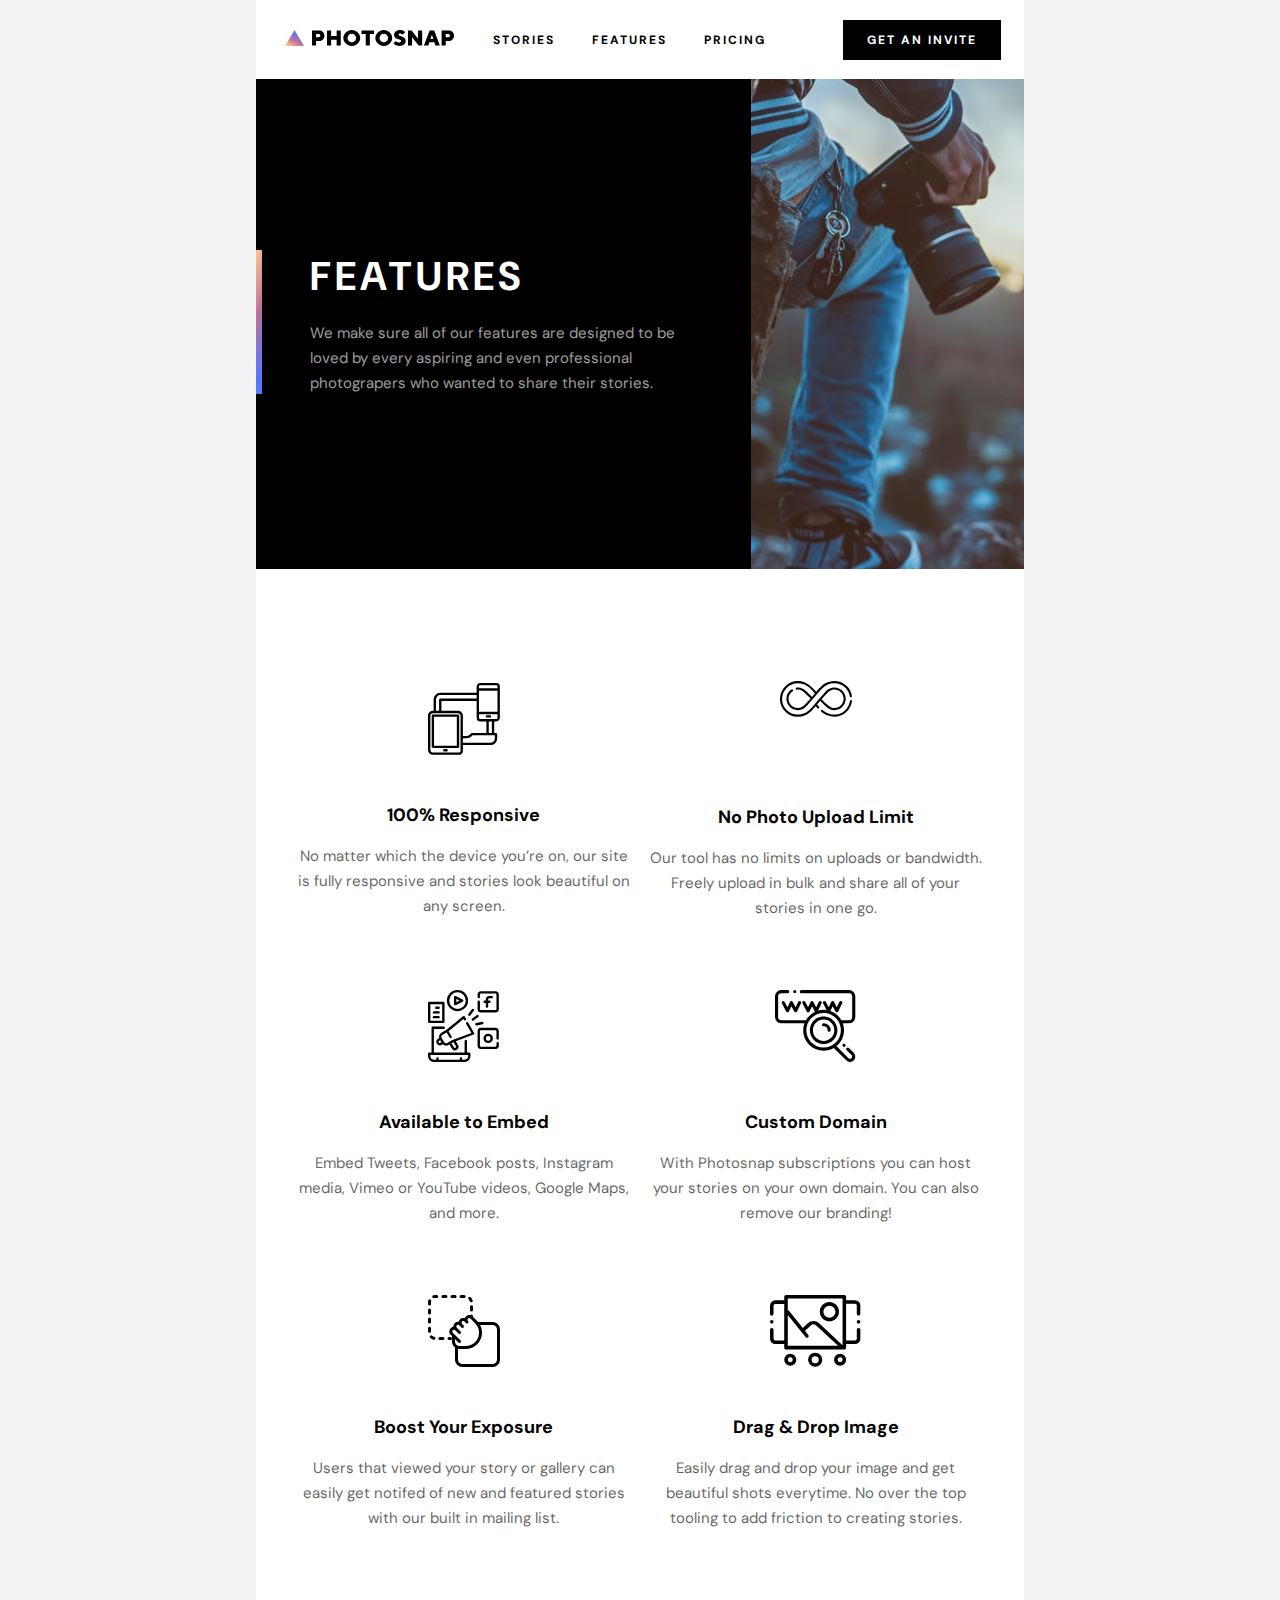
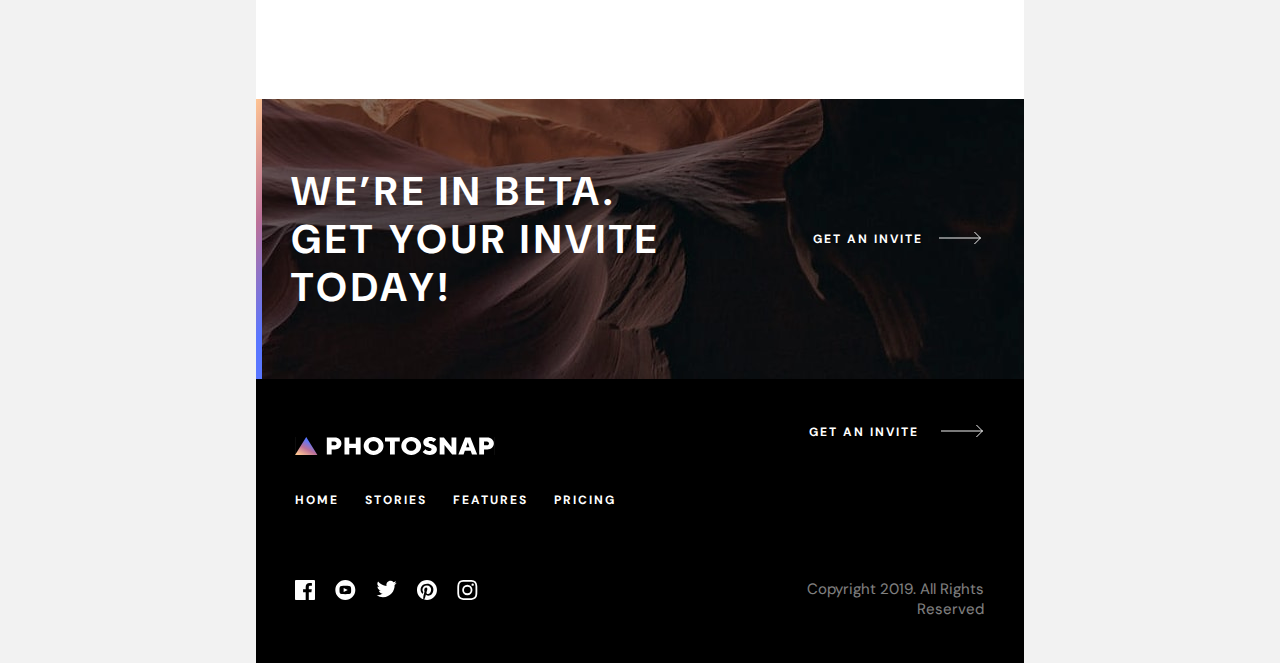
==== commit 4e712f97: "change adress of images" ====
--- a/features.html
+++ b/features.html
@@ -7,16 +7,16 @@
     <link href="https://fonts.googleapis.com/css2?family=Bai+Jamjuree:wght@400;600&family=DM+Sans:wght@400;700&display=swap" rel="stylesheet">
     <meta http-equiv="X-UA-Compatible" content="IE=edge">
     <meta name="viewport" content="width=device-width, initial-scale=1.0">
-    <link rel="icon" href="starter-code/assets/favicon-32x32.png">
-    <link rel="stylesheet" href="./style.css">
-    <link rel="stylesheet" href="./media.css">
+    <link rel="icon" href="Assets/favicon-32x32.png">
+    <link rel="stylesheet" href="./features.css">
+    <link rel="stylesheet" href="./feature-media.css">
     <title>Photosnap</title>
 </head>
 <body>
     <header>
         <div class="logo">
             <a href="./index.html">
-                <img src="starter-code/assets/shared/desktop/logo.svg" alt="logo">
+                <img src="./Assets/shared/desktop/logo.svg" alt="logo">
             </a>
             <button class="btn">
                 <span></span>
@@ -45,9 +45,9 @@
 
     <main>
         <section class="section-one">
-            <img class="hero-mobile" src="starter-code/assets/features/mobile/hero.jpg" alt="hero">
-            <img class="hero-tablet" src="starter-code/assets/features/tablet/hero.jpg" alt="hero">
-            <img class="hero-desktop" src="starter-code/assets/features/desktop/hero.jpg" alt="hero">
+            <img class="hero-mobile" src="./Assets/features/mobile/hero.jpg" alt="hero">
+            <img class="hero-tablet" src="./Assets/features/tablet/hero.jpg" alt="hero">
+            <img class="hero-desktop" src="./Assets/features/desktop/hero.jpg" alt="hero">
             <div class="line-one"></div>
             <div class="text">
                 <h1 class="text-h1">FEATURES</h1>
@@ -57,32 +57,32 @@
 
         <section class="section-two">
             <div class="txt">
-                <img src="starter-code/assets/features/desktop/responsive.svg" alt="responsive">
+                <img src="./Assets/features/desktop/responsive.svg" alt="responsive">
                 <h2 class="txt-h2">100% Responsive</h2>
                 <p class="txt-p">No matter which the device you’re on, our site is fully responsive and stories look beautiful on any screen.</p>
             </div>
             <div class="txt">
-                <img class="unlimit" src="starter-code/assets/features/desktop/no-limit.svg" alt="no-limit">
+                <img class="unlimit" src="./Assets/features/desktop/no-limit.svg" alt="no-limit">
                 <h2 class="txt-h2">No Photo Upload Limit</h2>
                 <p class="txt-p">Our tool has no limits on uploads or bandwidth. Freely upload in bulk and share all of your stories in one go.</p>
             </div>
             <div class="txt">
-                <img src="starter-code/assets/features/desktop/embed.svg" alt="embed">
+                <img src="./Assets/features/desktop/embed.svg" alt="embed">
                 <h2 class="txt-h2">Available to Embed</h2>
                 <p class="txt-p">Embed Tweets, Facebook posts, Instagram media, Vimeo or YouTube videos, Google Maps, and more. </p>
             </div>
             <div class="txt">
-                <img src="starter-code/assets/features/desktop/custom-domain.svg" alt="custom-domain">
+                <img src="./Assets/features/desktop/custom-domain.svg" alt="custom-domain">
                 <h2 class="txt-h2">Custom Domain</h2>
                 <p class="txt-p">With Photosnap subscriptions you can host your stories on your own domain. You can also remove our branding!</p>
             </div>
             <div class="txt">
-                <img src="starter-code/assets/features/desktop/boost-exposure.svg" alt="boost-exposure">
+                <img src="./Assets/features/desktop/boost-exposure.svg" alt="boost-exposure">
                 <h2 class="txt-h2">Boost Your Exposure</h2>
                 <p class="txt-p">Users that viewed your story or gallery can easily get notifed of new and featured stories with our built in mailing list.</p>
             </div>
             <div class="txt">
-                <img src="starter-code/assets/features/desktop/drag-drop.svg" alt="drag-drop">
+                <img src="./Assets/features/desktop/drag-drop.svg" alt="drag-drop">
                 <h2 class="txt-h2">Drag & Drop Image</h2>
                 <p class="txt-p">Easily drag and drop your image and get beautiful shots everytime. No over the top tooling to add friction to creating stories.</p>
             </div>
@@ -103,7 +103,7 @@
     <footer>
         <div class="footer-up">
             <div class="div-footer-logo">
-                <img class="footer-logo" src="starter-code/assets/logo-white.svg" alt="">
+                <img class="footer-logo" src="./Assets/shared/desktop/logo-white.svg" alt="">
             </div>
             <div class="reverse">
                 <div class="social-icons">
@@ -140,6 +140,6 @@
         </div>
     </footer>
 
-    <script src="burger.js"></script>
+    <script src="./features.js"></script>
 </body>
 </html>--- a/features.css
+++ b/features.css
@@ -0,0 +1,301 @@
+* {
+	margin: 0;
+	padding: 0;
+	border: 0;
+    box-sizing: border-box;
+	list-style: none;
+	border: none;
+	text-decoration: none;
+    font-size: 100%;
+	vertical-align: baseline;
+    background-color: transparent;
+}
+html, body {
+    max-width: 375px;
+    margin: auto;
+}
+body {
+    font-family: 'DM Sans', sans-serif;
+    background: #F2F2F2;
+}
+.menu-clasic, .hero-tablet, .hero-desktop {
+    display: none;
+}
+.logo {
+    display: flex;
+    align-items: center;
+    justify-content: space-between;
+    background: #FFFFFF;
+    padding: 30px 38px 28px 24px;
+}
+header {
+    position: relative;
+    z-index: 99;
+}
+.btn span {
+    cursor: pointer;
+    width: 25px;
+    height: 1px;
+    display: block;
+    margin: 5px 0;
+    background-color: black;
+    transition: all .5s ease;
+}
+.btn.active span {
+    margin: 0;
+}
+.btn.active span:first-child {
+    transform: rotate(45deg);
+}
+.btn.active span:last-child {
+    transform: rotate(-45deg);
+}
+.menu {
+    background: white;
+    padding: 10px 33px 10px 32px;
+    position: absolute;
+    top: 0;
+    left: 0;
+    width: 100%;
+    z-index: 9;
+    opacity: 0;
+    visibility: hidden;
+    transition: all 1s ease;
+    cursor: pointer;
+
+    font-style: normal;
+    font-weight: 700;
+    font-size: 15px;
+    line-height: 20px;
+    text-align: center;
+    letter-spacing: 2.5px;
+    text-transform: uppercase;
+}
+.menu.show {
+    top: 75px;
+    opacity: 1;
+    visibility: visible;
+}
+.menu ul li {
+    margin: 20px 0;
+}
+.invite-li {
+    color: #FFFFFF;
+    background: #000000;
+    width: 310px;
+    height: 47px;
+    padding-top: 14px;
+}
+.divider {
+    width: 310px;
+    height: 1px;
+    background: #000000;
+    opacity: 0.25;
+    margin: 5px auto;
+    margin: 20px 0;
+}
+a:link {
+    color: #000000;
+  }
+a:visited {
+    color: #000000;
+  }
+body.dimmed {
+    position: relative;
+}
+body.dimmed::after {
+    content: '';
+    display: block;
+    background: #000000;
+    position: absolute;
+    width: 100%;
+    height: 100%;
+    left: 0;
+    bottom: 0;
+    z-index: 6;
+    opacity: 0;
+    visibility: hidden;
+    animation: fadein 1s ease;
+    animation-fill-mode: forwards;
+}
+/* მენიუს გახსნისას ნელი დამუქება */
+@keyframes fadein {
+    to {opacity: .5; visibility: visible;}
+}
+
+.section-one {
+    display: flex;
+    flex-direction: column;
+    position: relative;
+}
+.text {
+    max-width: 375px;
+    height: 300px;
+    background: #000000;
+    padding: 72px 28px;
+}
+.line-one {
+    position: absolute;
+    z-index: 1;
+    top: 294px;
+    left: 30px;
+    width: 128px;
+    height: 6px;
+    background: linear-gradient(26.57deg, #FFC593 0%, #BC7198 43.29%, #5A77FF 83.33%);
+}
+.text-h1 {
+    font-style: normal;
+    font-weight: 700;
+    font-size: 32px;
+    line-height: 40px;
+    letter-spacing: 3.33333px;
+    text-transform: uppercase;
+    color: #FFFFFF;
+    margin-bottom: 16px;
+}
+.text-p {
+    font-style: normal;
+    font-weight: 400;
+    font-size: 15px;
+    line-height: 25px;
+    color: #FFFFFF;
+    mix-blend-mode: normal;
+    opacity: 0.6;
+
+    max-width: 318px;
+}
+.section-two {
+    padding: 64px 32px 51px 32px;
+    background: #FFFFFF;
+}
+.txt {
+    display: flex;
+    flex-direction: column;
+    align-items: center;
+    justify-content: center;
+    margin-bottom: 56px;
+}
+.txt-h2 {
+    font-style: normal;
+    font-weight: 700;
+    font-size: 18px;
+    line-height: 25px;
+    text-align: center;
+    color: #000000;
+
+    margin: 48px 0 16px 0;
+}
+.txt-p {
+    font-style: normal;
+    font-weight: 400;
+    font-size: 15px;
+    line-height: 25px;
+    text-align: center;
+    color: #000000;
+    mix-blend-mode: normal;
+    opacity: 0.6;
+}
+
+.section-three {
+    position: relative;
+    background-image: url(./Assets/shared/mobile/bg-beta.jpg);
+    background-repeat: no-repeat;
+    background-size: cover;
+    /* background-color: rgb(187, 8, 8);
+    background-blend-mode: multiply; */
+}
+.line-two {
+    position: absolute;
+    z-index: 2;
+    bottom: 282px;
+    left: 30px;
+    width: 128px;
+    height: 6px;
+    background: linear-gradient(26.57deg, #FFC593 0%, #BC7198 43.29%, #5A77FF 83.33%);
+}
+.beta-two-elements {
+    align-self: self-start;
+    display: flex;
+    gap: 16px;
+}
+.beta {
+    display: flex;
+    justify-content: center;
+    align-items: center;
+    flex-direction: column;
+    padding: 64px 0 64px 25px;
+}
+.beta-h1 {
+    font-style: normal;
+    font-weight: 700;
+    font-size: 32px;
+    line-height: 40px;
+    letter-spacing: 3.33333px;
+    text-transform: uppercase;
+    color: #FFFFFF;
+
+    width: 340px;
+    height: 120px;
+    margin-bottom: 24px;
+}
+.beta-p {
+    font-style: normal;
+    font-weight: 700;
+    font-size: 12px;
+    line-height: 16px;
+    text-align: right;
+    letter-spacing: 2px;
+    color: #FFFFFF;
+}
+footer {
+    height: 539px;
+    background: #000000;
+    display: flex;
+    flex-direction: column;
+    align-items: center;
+}
+.footer-logo {
+    width: 200px;
+    margin: 56px 0 34px 0;
+}
+.social-icons {
+    display: flex;
+    gap: 25px;
+}
+.social-icons svg path {
+    cursor: pointer;
+    fill: #FFFFFF;
+}
+.pages p {
+    font-style: normal;
+    font-weight: 700;
+    font-size: 12px;
+    line-height: 16px;
+    text-align: center;
+    letter-spacing: 2px;
+    text-transform: uppercase;
+    color: #FFFFFF;
+}
+.pages {
+    display: flex;
+    flex-direction: column;
+    gap: 19px;
+    margin: 50px 0 119px 0;
+}
+.beta-two-elements-footer {
+    justify-content: center;
+    display: flex;
+    margin-bottom: 34px;
+    gap: 22px;
+}
+.copyright {
+    font-style: normal;
+    font-weight: 400;
+    font-size: 15px;
+    line-height: 20px;
+    text-align: center;
+    color: #FFFFFF;
+    mix-blend-mode: normal;
+    opacity: 0.5;
+    margin-bottom: 60px;
+}
--- a/feature-media.css
+++ b/feature-media.css
@@ -0,0 +1,310 @@
+@media screen and (min-width: 768px) {
+    html, body {
+        max-width: 768px;
+    }
+    .btn, .hero-mobile, .hero-desktop {
+        display: none;
+    }
+    .menu-clasic, .hero-tablet {
+        display: flex;
+    }
+    header {
+        display: flex;
+        justify-content: space-between;
+        align-items: center;
+        background-color: #FFFFFF;
+        padding: 0 40px 0 5px;
+    }
+    .menu-clasic ul {
+        cursor: pointer;
+        display: flex;
+        align-items: center;
+        gap: 37px;
+
+        display: flex;
+        font-style: normal;
+        font-weight: 700;
+        font-size: 12px;
+        line-height: 16px;
+        letter-spacing: 2px;
+        color: #000000;
+    }
+    .invite-li-media {
+        width: 158px;
+        height: 40px;
+        background: #000000;
+        color: white;
+        text-align: center;
+        padding-top: 12px;
+        margin-left: 40px;
+    }
+    .line-one {
+        position: absolute;
+        z-index: 4;
+        width: 144px;
+        top: 240px;
+        left: -69px;
+        transform: rotate(90deg);
+    }
+    .text-h1 {
+        font-size: 40px;
+        line-height: 48px;
+        letter-spacing: 4.16667px;
+        margin-bottom: 21px;
+    }
+    .text-p {
+        max-width: 387px;
+    }
+    .text {
+        max-width: 495px;
+        height: 490px;
+        padding: 173px 54px;
+        z-index: 3;
+    }
+    .hero-tablet {
+        position: absolute;
+        right: 495px;
+        left: 495px;
+    }
+    .section-one {
+        overflow: hidden;
+    }
+    .section-two {
+        padding: 112px 38px;
+        display: flex;
+        flex-direction: row;
+        flex-wrap: wrap;
+        gap: 13px;
+    }
+    .txt {
+        display: flex;
+        flex-direction: column;
+        align-items: center;
+        justify-content: center;
+        margin-bottom: 56px;
+    }
+    .txt-p {
+        width: 339px;
+        height: 75px;
+    }
+    .unlimit {
+        margin-bottom: 40px;
+    }
+    .section-three {
+        position: relative;
+        background-image: url(./Assets/shared/tablet/bg-beta.jpg);
+        background-repeat: no-repeat;
+        background-size: cover;
+    }
+    .line-two {
+        position: absolute;
+        z-index: 2;
+        bottom: 137px;
+        left: -137px;
+        width: 280px;
+        transform: rotate(90deg);
+    }
+    .beta {
+        display: flex;
+        flex-direction: row;
+        justify-content: space-around;
+        padding: 68px 40px 68px 33px;
+        gap: 123px;
+    }
+    .beta-two-elements {
+        align-self: center;
+    }
+    .beta-h1 {
+        font-size: 40px;
+        line-height: 48px;
+        letter-spacing: 4.16667px;
+        width: 395px;
+        height: 144px;
+        margin-bottom: 0px;
+    }
+    footer {
+        height: 284px;
+        flex-direction: row;
+        align-items: center;
+        justify-content: space-around;
+        gap: 121px;
+        padding: 64px 40px 64px 39px;
+    }
+    .footer-logo {
+        width: 200px;
+        margin: 0;
+    }
+    .reverse {
+        display: flex;
+        flex-direction: column-reverse;
+    }
+    .social-icons {
+        gap: 20px;
+    }
+    .social-icons svg path {
+        fill: #FFFFFF;
+    }
+    .pages {
+        flex-direction: row;
+        gap: 26px;
+        margin: 32px 0 72px 0;
+    }
+    .beta-two-elements-footer {
+        justify-content: right;
+        display: flex;
+        margin-bottom: 34px;
+        gap: 22px;
+    }
+    .footer-down {
+        display: flex;
+        flex-direction: column;
+        gap: 105px;
+    }
+    .copyright {
+        text-align: right;
+        margin-bottom: 0px;
+    }
+}
+
+
+
+@media screen and (min-width: 1440px) {
+    html, body {
+        max-width: 1440px;
+    }
+    .btn, .hero-mobile, .hero-tablet {
+        display: none;
+    }
+    .menu-clasic, .hero-desktop {
+        display: flex;
+    }
+    header {
+        padding: 10px 165px;
+    }
+    .menu-clasic ul {
+        font-size: 16px;
+    }
+    .menu-clasic-hover:hover  {
+        mix-blend-mode: normal;
+        opacity: 0.3;
+    }
+    .invite-li-media:hover {
+        color: #000000;
+        background: #DFDFDF;
+    }
+    .invite-li-media {
+        margin-left: 264px;
+    }
+    .line-one {
+        top: 245px;
+        left: -69px;
+    }
+    .text {
+        max-width: 610px;
+        padding: 173px 112px;
+        z-index: 3;
+    }
+    .hero-desktop {
+        position: absolute;
+        right: 610px;
+        left: 610px;
+    }
+    .section-two {
+        padding: 160px 165px;
+        gap: 30px;
+        row-gap: 104px;
+    }
+    .txt {
+        margin-bottom: 0px;
+    }
+    .section-three {
+        position: relative;
+        background-image: url(./Assets/shared/desktop/bg-beta.jpg);
+    }
+    .beta {
+        padding: 68px 100px;
+        gap: 544px;
+    }
+    .beta-p {
+        cursor: pointer;
+    }
+    .beta-two-elements {
+        align-self: center;
+    }
+    .beta-two-elements svg {
+        cursor: pointer;
+    }
+    .beta-h1 {
+        width: 400px;
+        margin-bottom: 0px;
+    }
+    footer {
+        height: 250px;
+        flex-direction: row;
+        align-items: center;
+        justify-content: space-around;
+        gap: 350px;
+        padding: 64px 0;
+    }
+    .footer-logo {
+        width: 200px;
+        margin: 0;
+    }
+    .footer-up {
+        display: flex;
+        flex-direction: column;
+    }
+    .reverse {
+        display: flex;
+        flex-direction: row;
+        gap: 125px;
+        margin-top: -20px;
+    }
+    .social-icons {
+        gap: 20px;
+        align-items: end;
+    }
+    .fb svg path:hover {
+        fill: url(#a);
+        fill: linear-gradient(225deg, #63AFDB 0%, #6028F1 100%);
+    }
+    .youtube svg path:hover {
+        fill: url(#b);
+        fill: linear-gradient(45deg, #D3205A 0%, #FF5A5A 100%);
+    }
+    .tw svg path:hover {
+        fill: url(#c);
+        fill: linear-gradient(225deg, #65FFEB 0%, #27718A 100%);
+    }
+    .pin svg path:hover {
+        fill: url(#d);
+        fill: linear-gradient(225deg, #F6C683 0%, #DE3838 100%)
+    }
+    .ins svg path:hover {
+        fill: url(#e);
+        fill: linear-gradient(26.57deg, #FFC593 0%, #BC7198 43.29%, #5A77FF 83.33%);
+    }
+    .pages {
+        flex-direction: column;
+        gap: 19px;
+        margin: 0;
+        cursor: pointer;
+    }
+    .pages p:hover {
+        mix-blend-mode: normal;
+        opacity: 0.3;
+    }
+    .beta-two-elements-footer {
+        justify-content: right;
+        display: flex;
+        margin-bottom: 10px;
+        gap: 22px;
+        cursor: pointer;
+    }
+    .footer-down {
+        display: flex;
+        flex-direction: column;
+        gap: 86px;
+    }
+    
+}
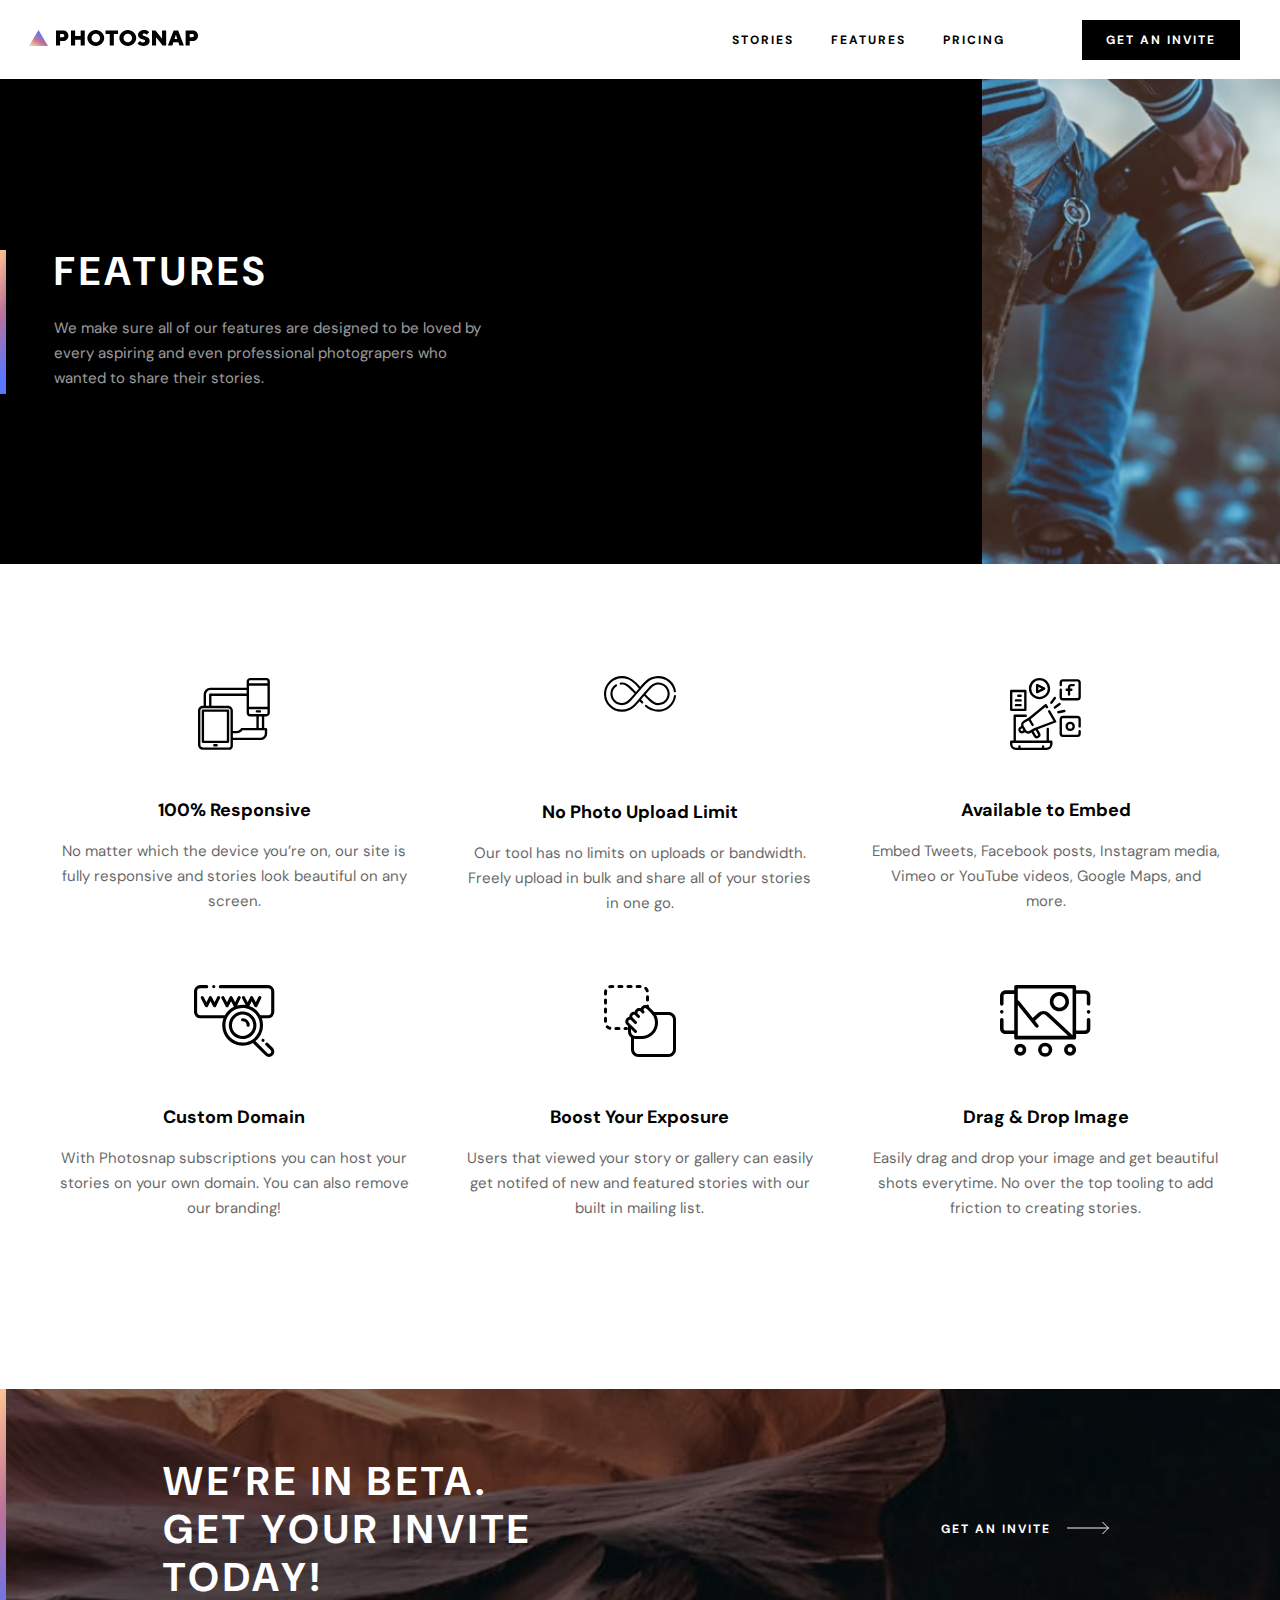
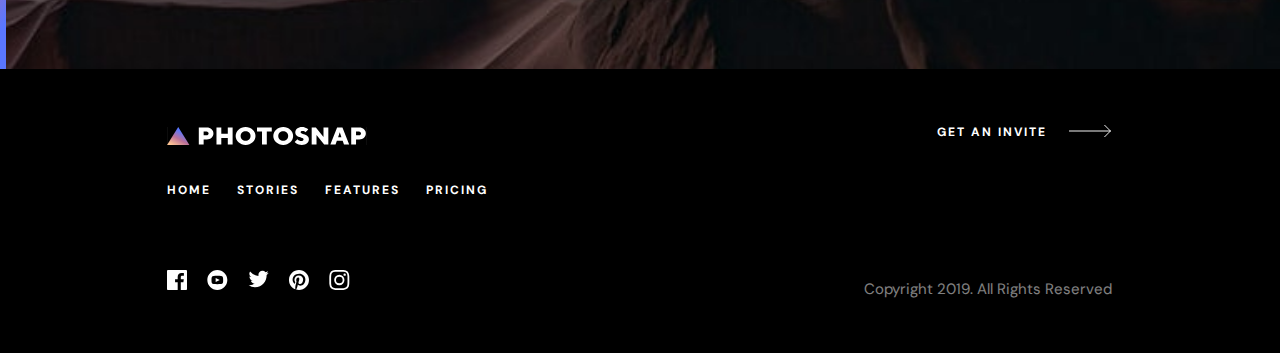
==== commit 23e37a99: "fixbugs" ====
--- a/features.html
+++ b/features.html
@@ -45,9 +45,11 @@
 
     <main>
         <section class="section-one">
-            <img class="hero-mobile" src="./Assets/features/mobile/hero.jpg" alt="hero">
-            <img class="hero-tablet" src="./Assets/features/tablet/hero.jpg" alt="hero">
-            <img class="hero-desktop" src="./Assets/features/desktop/hero.jpg" alt="hero">
+            <div class="images-cont">
+                <img class="hero-mobile" src="./Assets/features/mobile/hero.jpg" alt="hero">
+                <img class="hero-tablet" src="./Assets/features/tablet/hero.jpg" alt="hero">
+                <img class="hero-desktop" src="./Assets/features/desktop/hero.jpg" alt="hero">
+            </div>
             <div class="line-one"></div>
             <div class="text">
                 <h1 class="text-h1">FEATURES</h1>
--- a/features.css
+++ b/features.css
@@ -11,7 +11,6 @@
     background-color: transparent;
 }
 html, body {
-    max-width: 375px;
     margin: auto;
 }
 body {
@@ -63,6 +62,11 @@
     transition: all 1s ease;
     cursor: pointer;
 
+    display: flex;
+    flex-direction: column;
+    justify-content: center;
+    align-items: center;
+
     font-style: normal;
     font-weight: 700;
     font-size: 15px;
@@ -87,7 +91,7 @@
     padding-top: 14px;
 }
 .divider {
-    width: 310px;
+    width: 100%;
     height: 1px;
     background: #000000;
     opacity: 0.25;
@@ -129,10 +133,15 @@
     position: relative;
 }
 .text {
-    max-width: 375px;
+    margin-top: -5px;
     height: 300px;
     background: #000000;
     padding: 72px 28px;
+}
+.hero-mobile {
+    width: 100%;
+    height: 294px;
+    object-fit: cover;
 }
 .line-one {
     position: absolute;
@@ -162,7 +171,7 @@
     mix-blend-mode: normal;
     opacity: 0.6;
 
-    max-width: 318px;
+    min-width: 318px;
 }
 .section-two {
     padding: 64px 32px 51px 32px;
@@ -201,8 +210,6 @@
     background-image: url(./Assets/shared/mobile/bg-beta.jpg);
     background-repeat: no-repeat;
     background-size: cover;
-    /* background-color: rgb(187, 8, 8);
-    background-blend-mode: multiply; */
 }
 .line-two {
     position: absolute;
@@ -234,9 +241,9 @@
     text-transform: uppercase;
     color: #FFFFFF;
 
-    width: 340px;
     height: 120px;
     margin-bottom: 24px;
+    align-self: self-start;
 }
 .beta-p {
     font-style: normal;
--- a/feature-media.css
+++ b/feature-media.css
@@ -1,8 +1,5 @@
 @media screen and (min-width: 768px) {
-    html, body {
-        max-width: 768px;
-    }
-    .btn, .hero-mobile, .hero-desktop {
+    .btn, .menu, body.dimmed::after, .hero-mobile, .hero-desktop {
         display: none;
     }
     .menu-clasic, .hero-tablet {
@@ -53,25 +50,30 @@
         margin-bottom: 21px;
     }
     .text-p {
-        max-width: 387px;
+        max-width: 50%;
     }
     .text {
-        max-width: 495px;
+        width: 100%;
         height: 490px;
         padding: 173px 54px;
         z-index: 3;
     }
+    .images-cont {
+        width: 400px;
+    }
     .hero-tablet {
-        position: absolute;
-        right: 495px;
-        left: 495px;
+        object-fit: cover;
+        width: 100%;
+        height: 485px;
     }
     .section-one {
-        overflow: hidden;
+        display: flex;
+        flex-direction: row-reverse;
     }
     .section-two {
         padding: 112px 38px;
         display: flex;
+        justify-content: space-around;
         flex-direction: row;
         flex-wrap: wrap;
         gap: 13px;
@@ -84,8 +86,7 @@
         margin-bottom: 56px;
     }
     .txt-p {
-        width: 339px;
-        height: 75px;
+        width: 399px;
     }
     .unlimit {
         margin-bottom: 40px;
@@ -166,12 +167,18 @@
     }
 }
 
-
+@media screen and (min-width: 1000px) {
+    .section-two {
+        padding: 112px 38px;
+        justify-content: space-around;
+        gap: 13px;
+    }
+    .txt-p {
+        width: 350px;
+    }
+}
 
 @media screen and (min-width: 1440px) {
-    html, body {
-        max-width: 1440px;
-    }
     .btn, .hero-mobile, .hero-tablet {
         display: none;
     }
@@ -199,19 +206,24 @@
         top: 245px;
         left: -69px;
     }
+    .text-p {
+        max-width: 90%;
+    }
     .text {
-        max-width: 610px;
+        width: 50%;
         padding: 173px 112px;
-        z-index: 3;
     }
     .hero-desktop {
-        position: absolute;
-        right: 610px;
-        left: 610px;
-    }
-    .section-two {
-        padding: 160px 165px;
-        gap: 30px;
+        width: 100%;
+        height: 485px;
+        object-fit: cover;
+    }
+    .images-cont {
+        width: 70%;
+    }
+    .section-two {
+        padding: 160px 100px;
+        gap: 50px;
         row-gap: 104px;
     }
     .txt {
@@ -306,5 +318,59 @@
         flex-direction: column;
         gap: 86px;
     }
+}
+
+@media screen and (min-width: 2100px) {
+    .section-two {
+        padding: 112px 0px;
+        gap: 43px;
+    }
+    .txt-p {
+        width: 550px;
+    }
+}
+
+@media screen and (min-width: 2800px) {
+    body {
+        max-width: 2800px;
+        margin: auto;
+    }
+    header {
+        height: 150px;
+    }
+    .text {
+        height: 600px;
+        display: flex;
+        flex-direction: column;
+        gap: 50px;
+        align-items: center;
+    }
+    .text-p {
+        font-size: 25px;
+        text-align: center;
+    }
+    .hero-desktop {
+        height: 595px;
+    }
+    .section-two {
+        height: 800px;
+    }
+    .section-three {
+        height: 400px;
+        display: flex;
+        align-items: center;
+        justify-content: space-around;
+    }
+    .line-two {
+        width: 400px;
+        bottom: 200px;
+        left: -197px;
+    }
+    footer {
+        height: 450px;
+    }
+}
+
+@media screen and (min-width: 4200px) {
     
 }
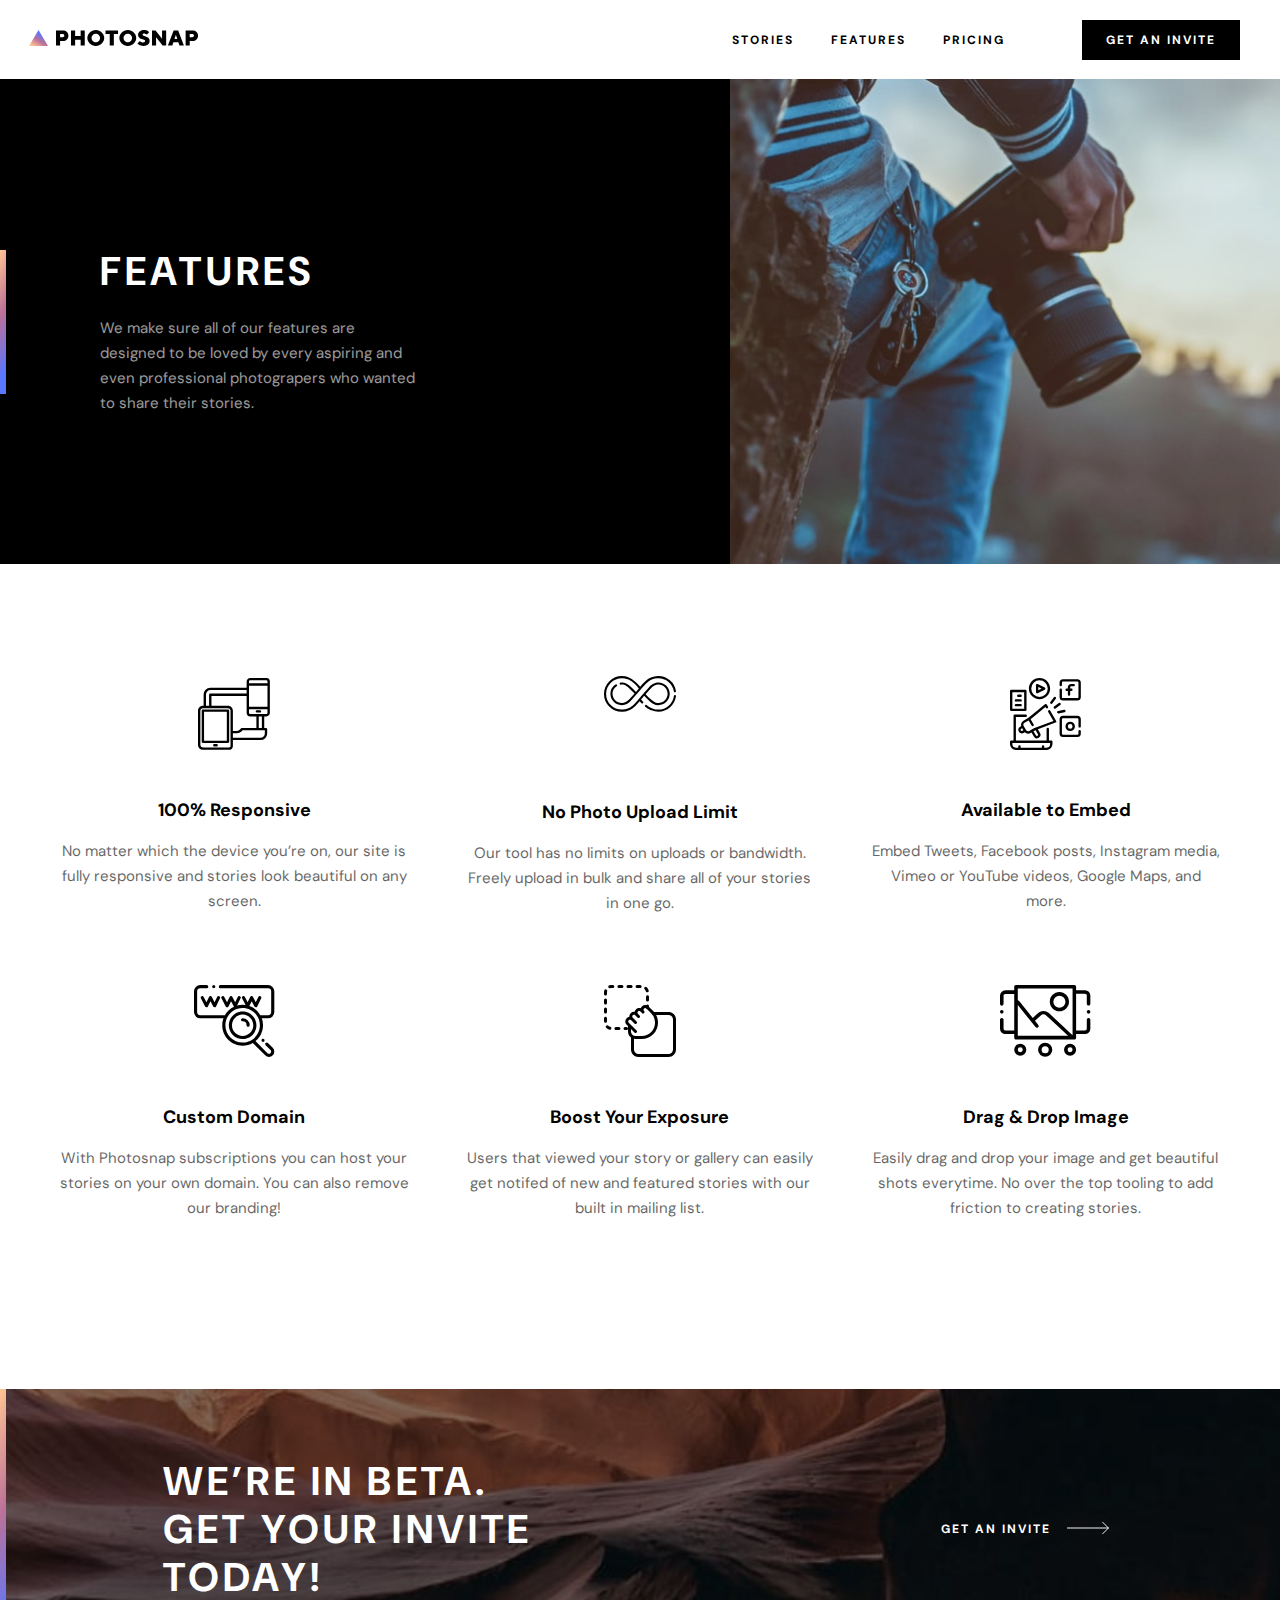
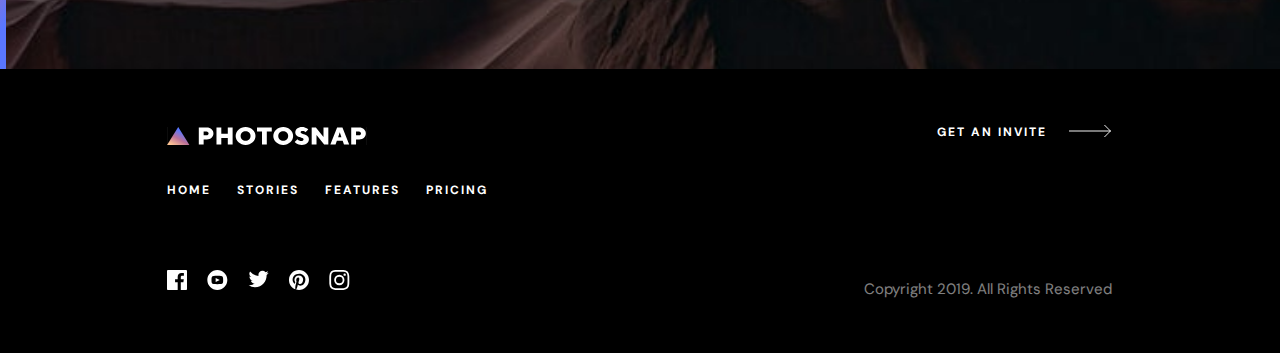
==== commit 8d481b4e: "footerfix" ====
--- a/features.html
+++ b/features.html
@@ -1,10 +1,13 @@
 <!DOCTYPE html>
 <html lang="en">
+
 <head>
     <meta charset="UTF-8">
     <link rel="preconnect" href="https://fonts.googleapis.com">
     <link rel="preconnect" href="https://fonts.gstatic.com" crossorigin>
-    <link href="https://fonts.googleapis.com/css2?family=Bai+Jamjuree:wght@400;600&family=DM+Sans:wght@400;700&display=swap" rel="stylesheet">
+    <link
+        href="https://fonts.googleapis.com/css2?family=Bai+Jamjuree:wght@400;600&family=DM+Sans:wght@400;700&display=swap"
+        rel="stylesheet">
     <meta http-equiv="X-UA-Compatible" content="IE=edge">
     <meta name="viewport" content="width=device-width, initial-scale=1.0">
     <link rel="icon" href="Assets/favicon-32x32.png">
@@ -12,6 +15,7 @@
     <link rel="stylesheet" href="./feature-media.css">
     <title>Photosnap</title>
 </head>
+
 <body>
     <header>
         <div class="logo">
@@ -53,7 +57,8 @@
             <div class="line-one"></div>
             <div class="text">
                 <h1 class="text-h1">FEATURES</h1>
-                <p class="text-p">We make sure all of our features are designed to be loved by every aspiring and even professional photograpers who wanted to share their stories.</p>
+                <p class="text-p">We make sure all of our features are designed to be loved by every aspiring and even
+                    professional photograpers who wanted to share their stories.</p>
             </div>
         </section>
 
@@ -61,32 +66,38 @@
             <div class="txt">
                 <img src="./Assets/features/desktop/responsive.svg" alt="responsive">
                 <h2 class="txt-h2">100% Responsive</h2>
-                <p class="txt-p">No matter which the device you’re on, our site is fully responsive and stories look beautiful on any screen.</p>
+                <p class="txt-p">No matter which the device you’re on, our site is fully responsive and stories look
+                    beautiful on any screen.</p>
             </div>
             <div class="txt">
                 <img class="unlimit" src="./Assets/features/desktop/no-limit.svg" alt="no-limit">
                 <h2 class="txt-h2">No Photo Upload Limit</h2>
-                <p class="txt-p">Our tool has no limits on uploads or bandwidth. Freely upload in bulk and share all of your stories in one go.</p>
+                <p class="txt-p">Our tool has no limits on uploads or bandwidth. Freely upload in bulk and share all of
+                    your stories in one go.</p>
             </div>
             <div class="txt">
                 <img src="./Assets/features/desktop/embed.svg" alt="embed">
                 <h2 class="txt-h2">Available to Embed</h2>
-                <p class="txt-p">Embed Tweets, Facebook posts, Instagram media, Vimeo or YouTube videos, Google Maps, and more. </p>
+                <p class="txt-p">Embed Tweets, Facebook posts, Instagram media, Vimeo or YouTube videos, Google Maps,
+                    and more. </p>
             </div>
             <div class="txt">
                 <img src="./Assets/features/desktop/custom-domain.svg" alt="custom-domain">
                 <h2 class="txt-h2">Custom Domain</h2>
-                <p class="txt-p">With Photosnap subscriptions you can host your stories on your own domain. You can also remove our branding!</p>
+                <p class="txt-p">With Photosnap subscriptions you can host your stories on your own domain. You can also
+                    remove our branding!</p>
             </div>
             <div class="txt">
                 <img src="./Assets/features/desktop/boost-exposure.svg" alt="boost-exposure">
                 <h2 class="txt-h2">Boost Your Exposure</h2>
-                <p class="txt-p">Users that viewed your story or gallery can easily get notifed of new and featured stories with our built in mailing list.</p>
+                <p class="txt-p">Users that viewed your story or gallery can easily get notifed of new and featured
+                    stories with our built in mailing list.</p>
             </div>
             <div class="txt">
                 <img src="./Assets/features/desktop/drag-drop.svg" alt="drag-drop">
                 <h2 class="txt-h2">Drag & Drop Image</h2>
-                <p class="txt-p">Easily drag and drop your image and get beautiful shots everytime. No over the top tooling to add friction to creating stories.</p>
+                <p class="txt-p">Easily drag and drop your image and get beautiful shots everytime. No over the top
+                    tooling to add friction to creating stories.</p>
             </div>
         </section>
 
@@ -96,7 +107,11 @@
                 <h1 class="beta-h1">We’re in beta. Get your invite today!</h1>
                 <div class="beta-two-elements">
                     <p class="beta-p">GET AN INVITE</p>
-                    <svg xmlns="http://www.w3.org/2000/svg" width="43" height="14"><g fill="none" fill-rule="evenodd" stroke="#f2f2f2"><path d="M0 7h41.864M35.428 1l6 6-6 6"/></g></svg>
+                    <svg xmlns="http://www.w3.org/2000/svg" width="43" height="14">
+                        <g fill="none" fill-rule="evenodd" stroke="#f2f2f2">
+                            <path d="M0 7h41.864M35.428 1l6 6-6 6" />
+                        </g>
+                    </svg>
                 </div>
             </div>
         </section>
@@ -105,38 +120,102 @@
     <footer>
         <div class="footer-up">
             <div class="div-footer-logo">
-                <img class="footer-logo" src="./Assets/shared/desktop/logo-white.svg" alt="">
+                <a href="./index.html">
+                    <img class="footer-logo" src="./Assets/shared/desktop/logo-white.svg" alt="">
+                </a>
             </div>
             <div class="reverse">
                 <div class="social-icons">
                     <div class="fb">
-                        <svg xmlns="http://www.w3.org/2000/svg" width="20" height="20"><defs><linearGradient id="a" x1="100%" x2="0%" y1="0%" y2="100%"><stop offset="0%" stop-color="#63AFDB"/><stop offset="100%" stop-color="#6028F1"/></linearGradient></defs><path fill="url(#a)" d="M18.896 0H1.104C.494 0 0 .494 0 1.104v17.793C0 19.506.494 20 1.104 20h9.58v-7.745H8.076V9.237h2.606V7.01c0-2.583 1.578-3.99 3.883-3.99 1.104 0 2.052.082 2.329.119v2.7h-1.598c-1.254 0-1.496.597-1.496 1.47v1.928h2.989l-.39 3.018h-2.6V20h5.098c.608 0 1.102-.494 1.102-1.104V1.104C20 .494 19.506 0 18.896 0z"/></svg>
+                        <svg xmlns="http://www.w3.org/2000/svg" width="20" height="20">
+                            <defs>
+                                <linearGradient id="a" x1="100%" x2="0%" y1="0%" y2="100%">
+                                    <stop offset="0%" stop-color="#63AFDB" />
+                                    <stop offset="100%" stop-color="#6028F1" />
+                                </linearGradient>
+                            </defs>
+                            <path fill="url(#a)"
+                                d="M18.896 0H1.104C.494 0 0 .494 0 1.104v17.793C0 19.506.494 20 1.104 20h9.58v-7.745H8.076V9.237h2.606V7.01c0-2.583 1.578-3.99 3.883-3.99 1.104 0 2.052.082 2.329.119v2.7h-1.598c-1.254 0-1.496.597-1.496 1.47v1.928h2.989l-.39 3.018h-2.6V20h5.098c.608 0 1.102-.494 1.102-1.104V1.104C20 .494 19.506 0 18.896 0z" />
+                        </svg>
                     </div>
                     <div class="youtube">
-                        <svg xmlns="http://www.w3.org/2000/svg" width="21" height="20"><defs><linearGradient id="b" x1="0%" x2="100%" y1="100%" y2="0%"><stop offset="0%" stop-color="#D3205A"/><stop offset="100%" stop-color="#FF5A5A"/></linearGradient></defs><path fill="url(#a)" d="M43.33 0c-5.523 0-10 4.478-10 10 0 5.523 4.477 10 10 10s10-4.477 10-10c0-5.522-4.477-10-10-10zm3.7 14.077c-1.75.12-5.653.12-7.402 0-1.896-.13-2.117-1.059-2.131-4.077.014-3.024.237-3.947 2.131-4.077 1.75-.12 5.652-.12 7.403 0 1.897.13 2.117 1.059 2.132 4.077-.015 3.024-.237 3.947-2.132 4.077zm-5.367-6.029l4.098 1.949-4.098 1.955V8.048z" transform="translate(-33)"/></svg>
+                        <svg xmlns="http://www.w3.org/2000/svg" width="21" height="20">
+                            <defs>
+                                <linearGradient id="b" x1="0%" x2="100%" y1="100%" y2="0%">
+                                    <stop offset="0%" stop-color="#D3205A" />
+                                    <stop offset="100%" stop-color="#FF5A5A" />
+                                </linearGradient>
+                            </defs>
+                            <path fill="url(#a)"
+                                d="M43.33 0c-5.523 0-10 4.478-10 10 0 5.523 4.477 10 10 10s10-4.477 10-10c0-5.522-4.477-10-10-10zm3.7 14.077c-1.75.12-5.653.12-7.402 0-1.896-.13-2.117-1.059-2.131-4.077.014-3.024.237-3.947 2.131-4.077 1.75-.12 5.652-.12 7.403 0 1.897.13 2.117 1.059 2.132 4.077-.015 3.024-.237 3.947-2.132 4.077zm-5.367-6.029l4.098 1.949-4.098 1.955V8.048z"
+                                transform="translate(-33)" />
+                        </svg>
                     </div>
                     <div class="tw">
-                        <svg xmlns="http://www.w3.org/2000/svg" width="21" height="18"><defs><linearGradient id="c" x1="100%" x2="0%" y1="16.979%" y2="83.021%"><stop offset="0%" stop-color="#65FFEB"/><stop offset="100%" stop-color="#27718A"/></linearGradient></defs><path fill="url(#a)" d="M86.66 3.797a8.192 8.192 0 01-2.357.646 4.11 4.11 0 001.805-2.27 8.22 8.22 0 01-2.606.996 4.096 4.096 0 00-2.995-1.296c-2.65 0-4.596 2.472-3.998 5.038a11.648 11.648 0 01-8.457-4.287 4.109 4.109 0 001.27 5.478 4.086 4.086 0 01-1.858-.513c-.045 1.901 1.318 3.68 3.291 4.075a4.113 4.113 0 01-1.853.07 4.106 4.106 0 003.833 2.85 8.25 8.25 0 01-6.075 1.7 11.616 11.616 0 006.29 1.843c7.618 0 11.922-6.434 11.662-12.205a8.354 8.354 0 002.048-2.124z" transform="translate(-66 -1)"/></svg>
+                        <svg xmlns="http://www.w3.org/2000/svg" width="21" height="18">
+                            <defs>
+                                <linearGradient id="c" x1="100%" x2="0%" y1="16.979%" y2="83.021%">
+                                    <stop offset="0%" stop-color="#65FFEB" />
+                                    <stop offset="100%" stop-color="#27718A" />
+                                </linearGradient>
+                            </defs>
+                            <path fill="url(#a)"
+                                d="M86.66 3.797a8.192 8.192 0 01-2.357.646 4.11 4.11 0 001.805-2.27 8.22 8.22 0 01-2.606.996 4.096 4.096 0 00-2.995-1.296c-2.65 0-4.596 2.472-3.998 5.038a11.648 11.648 0 01-8.457-4.287 4.109 4.109 0 001.27 5.478 4.086 4.086 0 01-1.858-.513c-.045 1.901 1.318 3.68 3.291 4.075a4.113 4.113 0 01-1.853.07 4.106 4.106 0 003.833 2.85 8.25 8.25 0 01-6.075 1.7 11.616 11.616 0 006.29 1.843c7.618 0 11.922-6.434 11.662-12.205a8.354 8.354 0 002.048-2.124z"
+                                transform="translate(-66 -1)" />
+                        </svg>
                     </div>
                     <div class="pin">
-                        <svg xmlns="http://www.w3.org/2000/svg" width="20" height="20"><defs><linearGradient id="d" x1="100%" x2="0%" y1="0%" y2="100%"><stop offset="0%" stop-color="#F6C683"/><stop offset="100%" stop-color="#DE3838"/></linearGradient></defs><path fill="url(#a)" d="M109.99 0c-5.522 0-10 4.477-10 10 0 4.237 2.636 7.855 6.356 9.312-.088-.791-.167-2.005.035-2.868.181-.78 1.172-4.97 1.172-4.97s-.299-.6-.299-1.486c0-1.39.806-2.428 1.81-2.428.852 0 1.264.64 1.264 1.408 0 .858-.546 2.14-.828 3.33-.236.995.5 1.807 1.48 1.807 1.778 0 3.144-1.874 3.144-4.58 0-2.393-1.72-4.068-4.176-4.068-2.845 0-4.515 2.135-4.515 4.34 0 .859.33 1.781.744 2.281a.3.3 0 01.069.288l-.278 1.133c-.044.183-.145.223-.335.134-1.249-.581-2.03-2.407-2.03-3.874 0-3.154 2.292-6.052 6.608-6.052 3.469 0 6.165 2.473 6.165 5.776 0 3.447-2.173 6.22-5.19 6.22-1.013 0-1.965-.525-2.291-1.148l-.623 2.378c-.226.869-.835 1.958-1.244 2.621.937.29 1.931.446 2.962.446 5.523 0 10-4.477 10-10s-4.477-10-10-10z" transform="translate(-100)"/></svg>
+                        <svg xmlns="http://www.w3.org/2000/svg" width="20" height="20">
+                            <defs>
+                                <linearGradient id="d" x1="100%" x2="0%" y1="0%" y2="100%">
+                                    <stop offset="0%" stop-color="#F6C683" />
+                                    <stop offset="100%" stop-color="#DE3838" />
+                                </linearGradient>
+                            </defs>
+                            <path fill="url(#a)"
+                                d="M109.99 0c-5.522 0-10 4.477-10 10 0 4.237 2.636 7.855 6.356 9.312-.088-.791-.167-2.005.035-2.868.181-.78 1.172-4.97 1.172-4.97s-.299-.6-.299-1.486c0-1.39.806-2.428 1.81-2.428.852 0 1.264.64 1.264 1.408 0 .858-.546 2.14-.828 3.33-.236.995.5 1.807 1.48 1.807 1.778 0 3.144-1.874 3.144-4.58 0-2.393-1.72-4.068-4.176-4.068-2.845 0-4.515 2.135-4.515 4.34 0 .859.33 1.781.744 2.281a.3.3 0 01.069.288l-.278 1.133c-.044.183-.145.223-.335.134-1.249-.581-2.03-2.407-2.03-3.874 0-3.154 2.292-6.052 6.608-6.052 3.469 0 6.165 2.473 6.165 5.776 0 3.447-2.173 6.22-5.19 6.22-1.013 0-1.965-.525-2.291-1.148l-.623 2.378c-.226.869-.835 1.958-1.244 2.621.937.29 1.931.446 2.962.446 5.523 0 10-4.477 10-10s-4.477-10-10-10z"
+                                transform="translate(-100)" />
+                        </svg>
                     </div>
                     <div class="ins">
-                        <svg xmlns="http://www.w3.org/2000/svg" width="21" height="20"><defs><linearGradient id="e" x1="0%" x2="50%" y1="100%" y2="0%"><stop offset="0%" stop-color="#FFC593"/><stop offset="51.945%" stop-color="#BC7198"/><stop offset="100%" stop-color="#5A77FF"/></linearGradient></defs><path fill="url(#a)" d="M143.32 1.802c2.67 0 2.987.01 4.042.059 2.71.123 3.976 1.409 4.099 4.099.048 1.054.057 1.37.057 4.04 0 2.672-.01 2.988-.057 4.042-.124 2.687-1.387 3.975-4.1 4.099-1.054.048-1.37.058-4.041.058-2.67 0-2.987-.01-4.04-.058-2.718-.124-3.977-1.416-4.1-4.1-.048-1.054-.058-1.37-.058-4.041 0-2.67.01-2.986.058-4.04.124-2.69 1.387-3.977 4.1-4.1 1.054-.048 1.37-.058 4.04-.058zm0-1.802c-2.716 0-3.056.012-4.123.06-3.631.167-5.65 2.182-5.816 5.817-.05 1.067-.061 1.407-.061 4.123s.012 3.057.06 4.123c.167 3.632 2.182 5.65 5.817 5.817 1.067.048 1.407.06 4.123.06s3.057-.012 4.123-.06c3.629-.167 5.652-2.182 5.816-5.817.05-1.066.061-1.407.061-4.123s-.012-3.056-.06-4.122c-.163-3.629-2.18-5.65-5.816-5.817C146.377.01 146.036 0 143.32 0zm0 4.865a5.135 5.135 0 100 10.27 5.135 5.135 0 000-10.27zm0 8.468a3.333 3.333 0 110-6.666 3.333 3.333 0 010 6.666zm5.338-9.87a1.2 1.2 0 100 2.4 1.2 1.2 0 000-2.4z" transform="translate(-133)"/></svg>
+                        <svg xmlns="http://www.w3.org/2000/svg" width="21" height="20">
+                            <defs>
+                                <linearGradient id="e" x1="0%" x2="50%" y1="100%" y2="0%">
+                                    <stop offset="0%" stop-color="#FFC593" />
+                                    <stop offset="51.945%" stop-color="#BC7198" />
+                                    <stop offset="100%" stop-color="#5A77FF" />
+                                </linearGradient>
+                            </defs>
+                            <path fill="url(#a)"
+                                d="M143.32 1.802c2.67 0 2.987.01 4.042.059 2.71.123 3.976 1.409 4.099 4.099.048 1.054.057 1.37.057 4.04 0 2.672-.01 2.988-.057 4.042-.124 2.687-1.387 3.975-4.1 4.099-1.054.048-1.37.058-4.041.058-2.67 0-2.987-.01-4.04-.058-2.718-.124-3.977-1.416-4.1-4.1-.048-1.054-.058-1.37-.058-4.041 0-2.67.01-2.986.058-4.04.124-2.69 1.387-3.977 4.1-4.1 1.054-.048 1.37-.058 4.04-.058zm0-1.802c-2.716 0-3.056.012-4.123.06-3.631.167-5.65 2.182-5.816 5.817-.05 1.067-.061 1.407-.061 4.123s.012 3.057.06 4.123c.167 3.632 2.182 5.65 5.817 5.817 1.067.048 1.407.06 4.123.06s3.057-.012 4.123-.06c3.629-.167 5.652-2.182 5.816-5.817.05-1.066.061-1.407.061-4.123s-.012-3.056-.06-4.122c-.163-3.629-2.18-5.65-5.816-5.817C146.377.01 146.036 0 143.32 0zm0 4.865a5.135 5.135 0 100 10.27 5.135 5.135 0 000-10.27zm0 8.468a3.333 3.333 0 110-6.666 3.333 3.333 0 010 6.666zm5.338-9.87a1.2 1.2 0 100 2.4 1.2 1.2 0 000-2.4z"
+                                transform="translate(-133)" />
+                        </svg>
                     </div>
                 </div>
                 <div class="pages">
-                    <a class="footer-page-p" href="./Index.html"> <p>Home</p></a>
-                    <a class="footer-page-p" href="./stories.html"> <p>Stories</p></a>
-                    <a class="footer-page-p" href="./features.html"> <p>Features</p></a>
-                    <a class="footer-page-p" href="./pricing.html"> <p>Pricing</p></a>
+                    <a class="footer-page-p" href="./index.html">
+                        <p>Home</p>
+                    </a>
+                    <a class="footer-page-p" href="./stories.html">
+                        <p>Stories</p>
+                    </a>
+                    <a class="footer-page-p" href="./features.html">
+                        <p>Features</p>
+                    </a>
+                    <a class="footer-page-p" href="./pricing.html">
+                        <p>Pricing</p>
+                    </a>
                 </div>
             </div>
         </div>
         <div class="footer-down">
             <div class="beta-two-elements-footer">
                 <p class="beta-p">GET AN INVITE</p>
-                <svg xmlns="http://www.w3.org/2000/svg" width="43" height="14"><g fill="none" fill-rule="evenodd" stroke="#f2f2f2"><path d="M0 7h41.864M35.428 1l6 6-6 6"/></g></svg>
+                <svg xmlns="http://www.w3.org/2000/svg" width="43" height="14">
+                    <g fill="none" fill-rule="evenodd" stroke="#f2f2f2">
+                        <path d="M0 7h41.864M35.428 1l6 6-6 6" />
+                    </g>
+                </svg>
             </div>
             <p class="copyright">Copyright 2019. All Rights Reserved</p>
         </div>
@@ -144,4 +223,5 @@
 
     <script src="./features.js"></script>
 </body>
+
 </html>--- a/features.css
+++ b/features.css
@@ -264,6 +264,7 @@
 .footer-logo {
     width: 200px;
     margin: 56px 0 34px 0;
+    cursor: pointer;
 }
 .social-icons {
     display: flex;
--- a/feature-media.css
+++ b/feature-media.css
@@ -173,8 +173,25 @@
         justify-content: space-around;
         gap: 13px;
     }
+    .section-one {
+        overflow: hidden;
+    }
+    .text {
+        padding: 173px 100px;
+        min-width: 500px;
+    }
     .txt-p {
         width: 350px;
+    }
+    .hero-tablet {
+        display: none;
+    }
+    .hero-desktop {
+        display: flex;
+        height: 485px;
+    }
+    .images-cont {
+        min-width: 550px;
     }
 }
 
